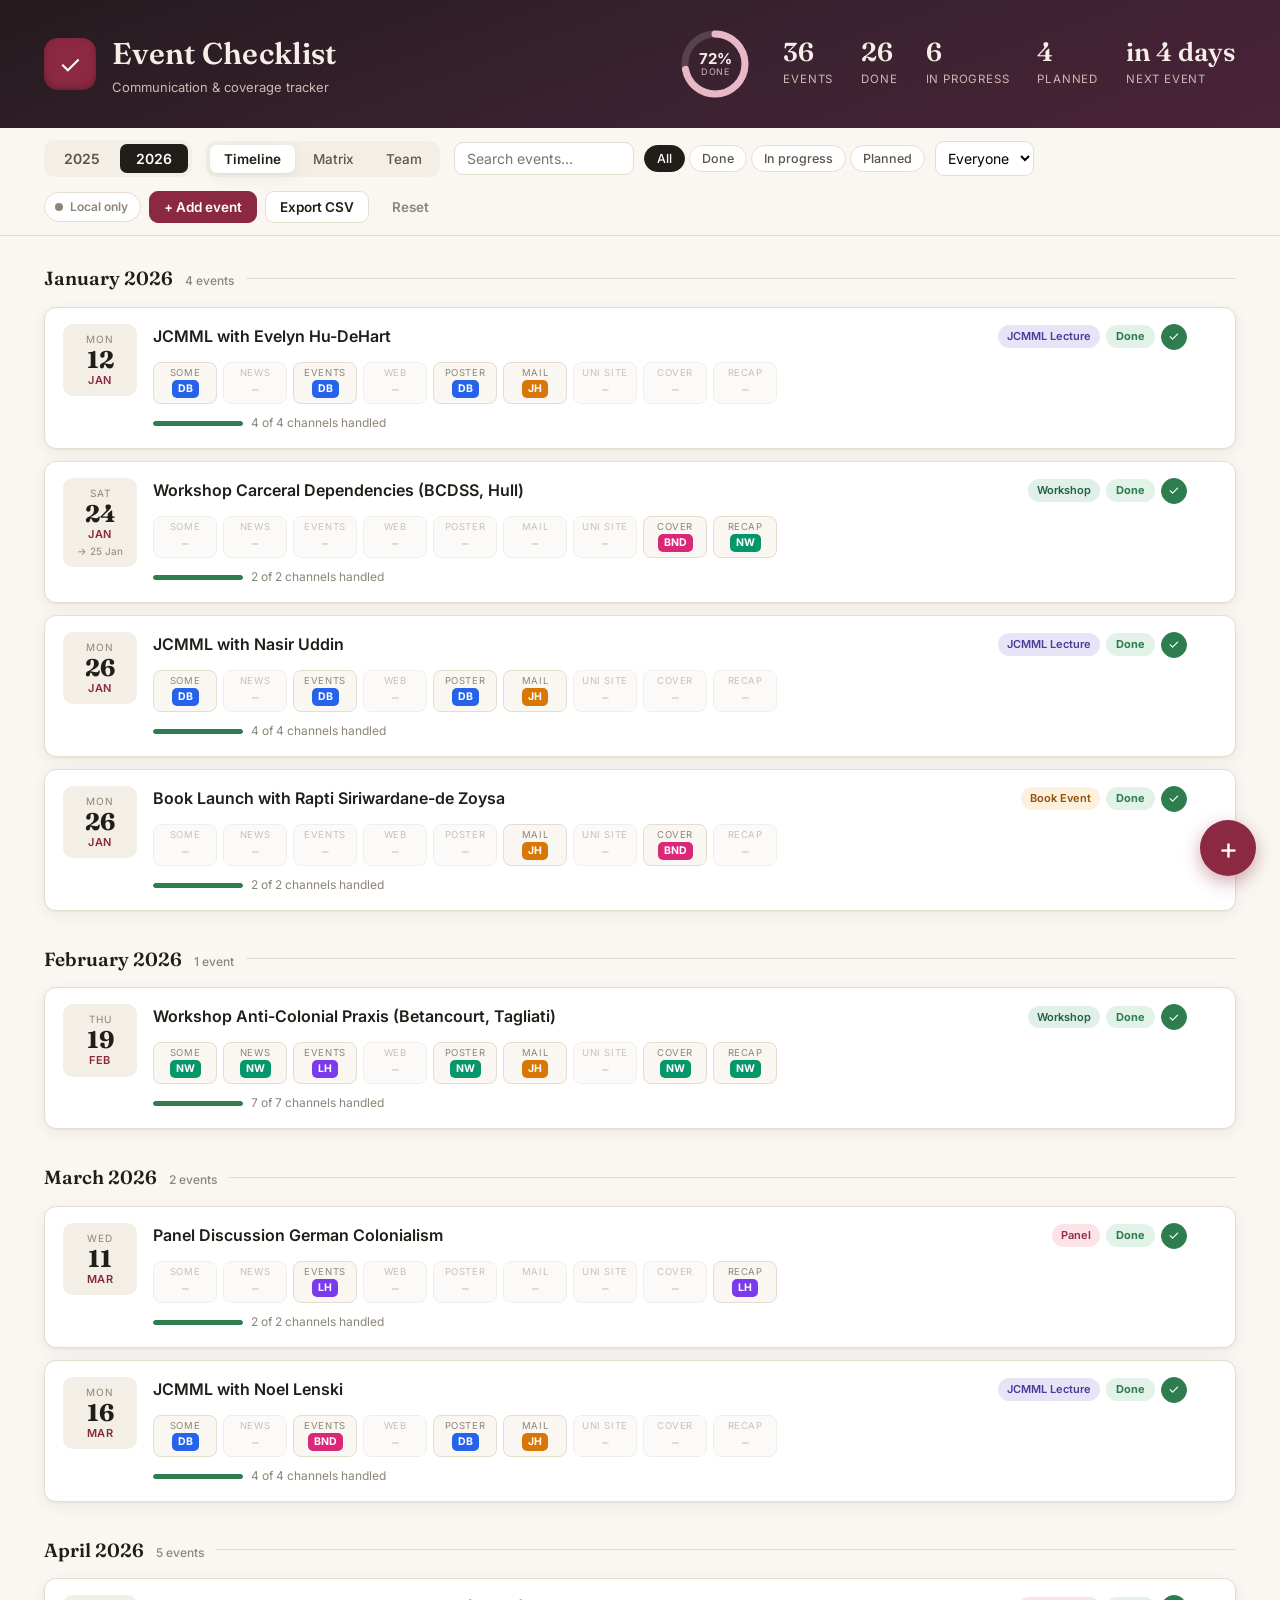
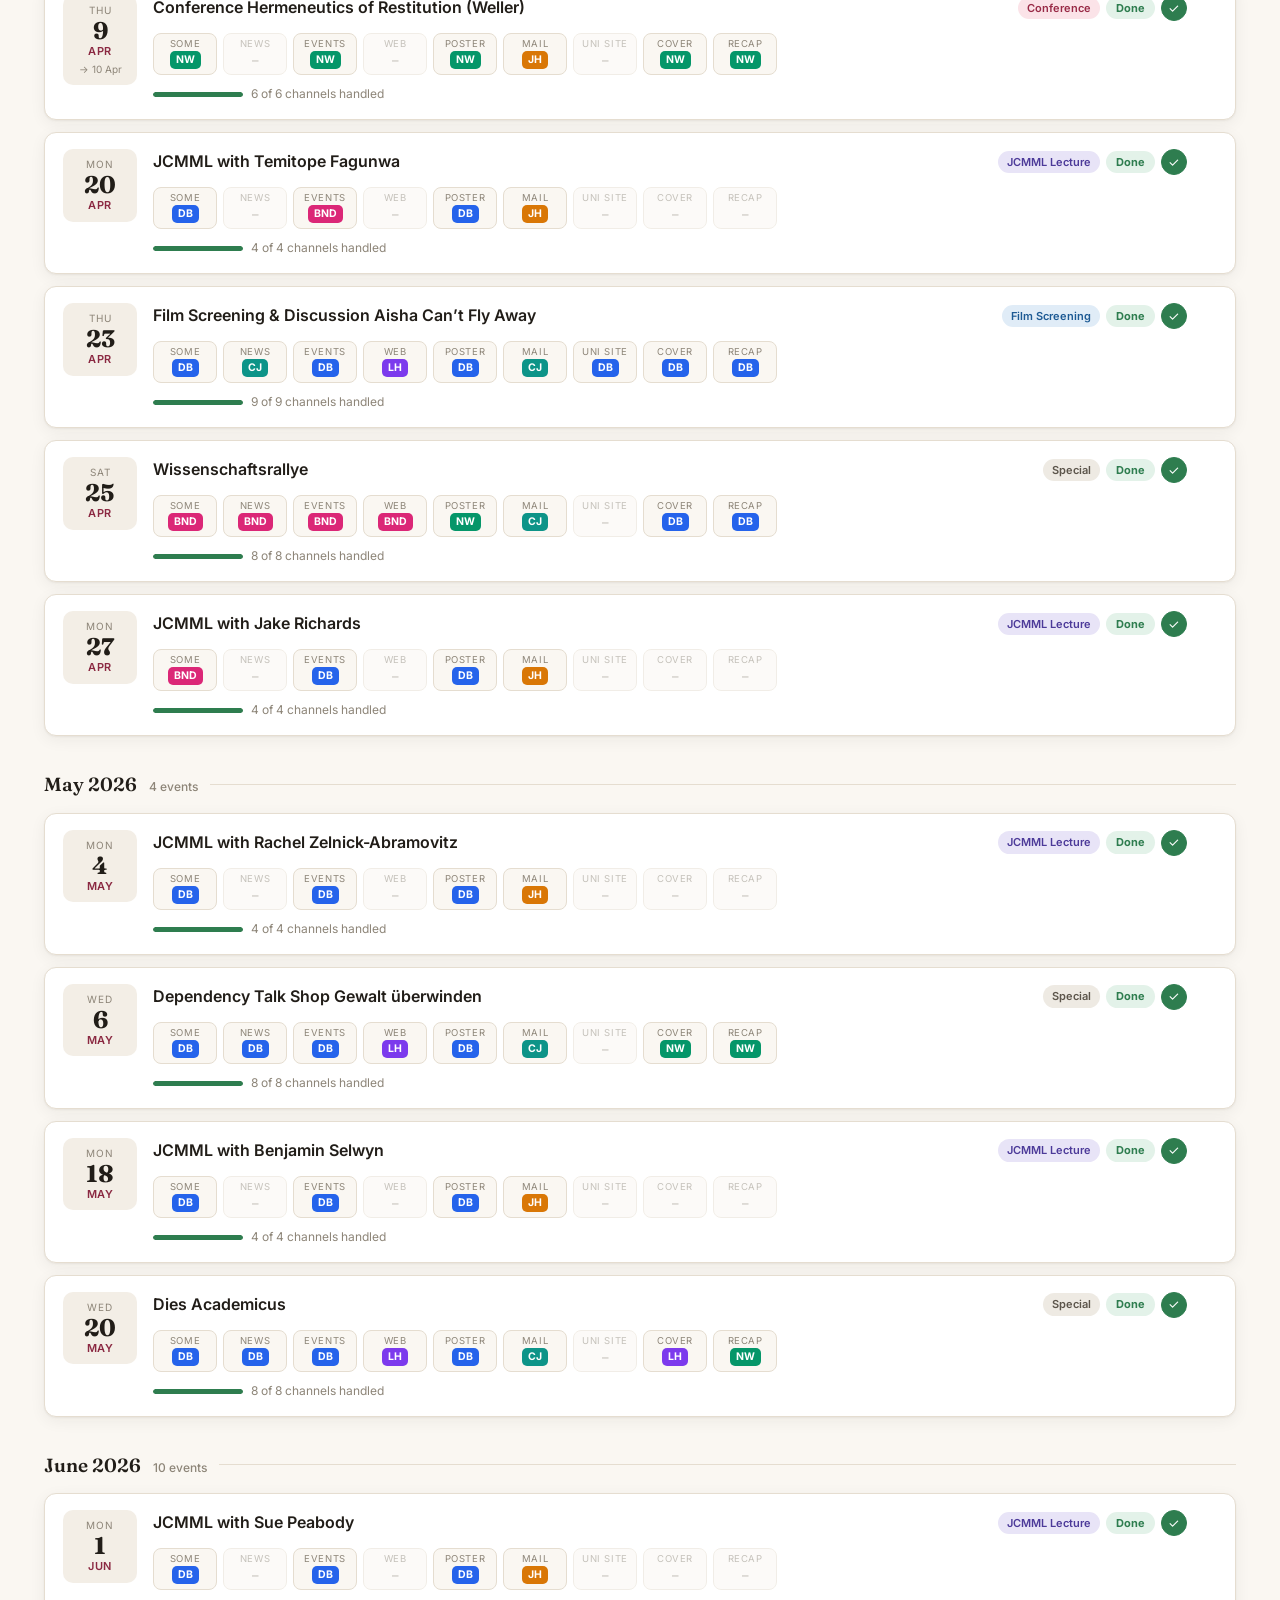
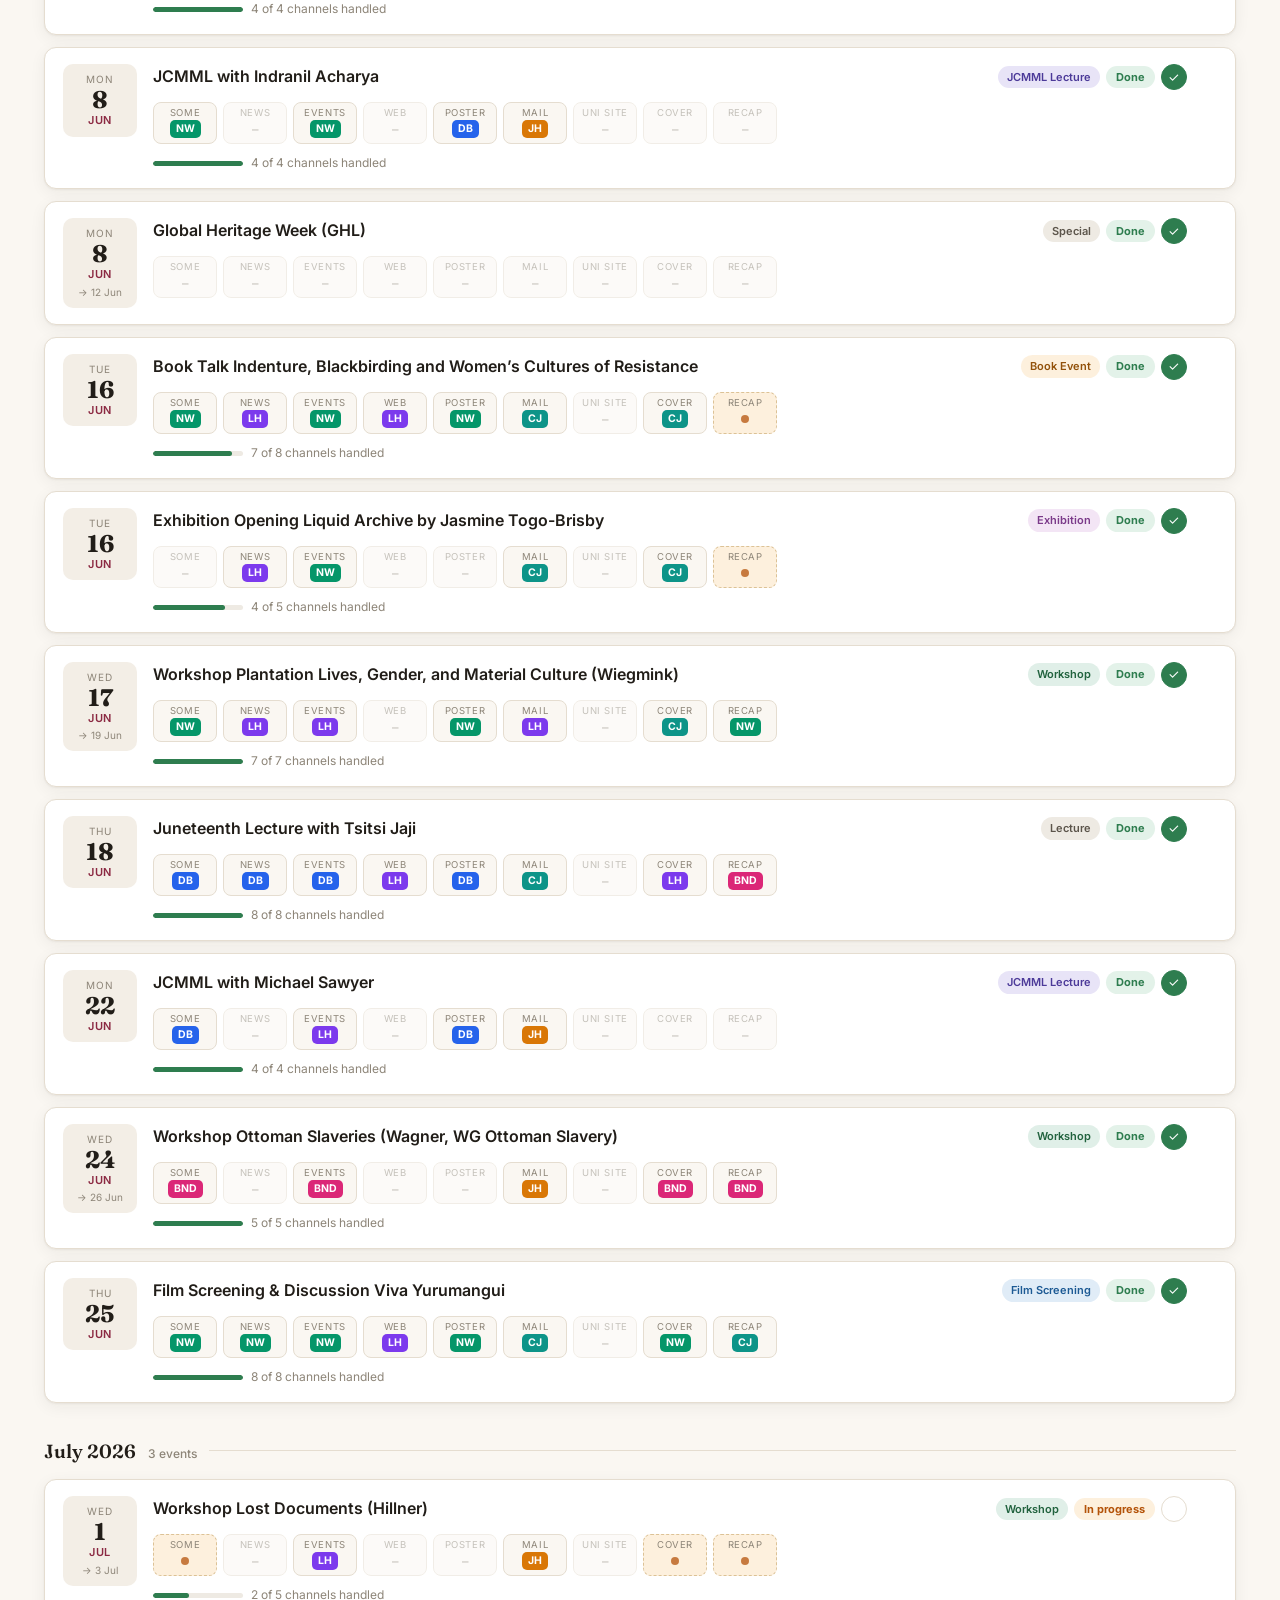
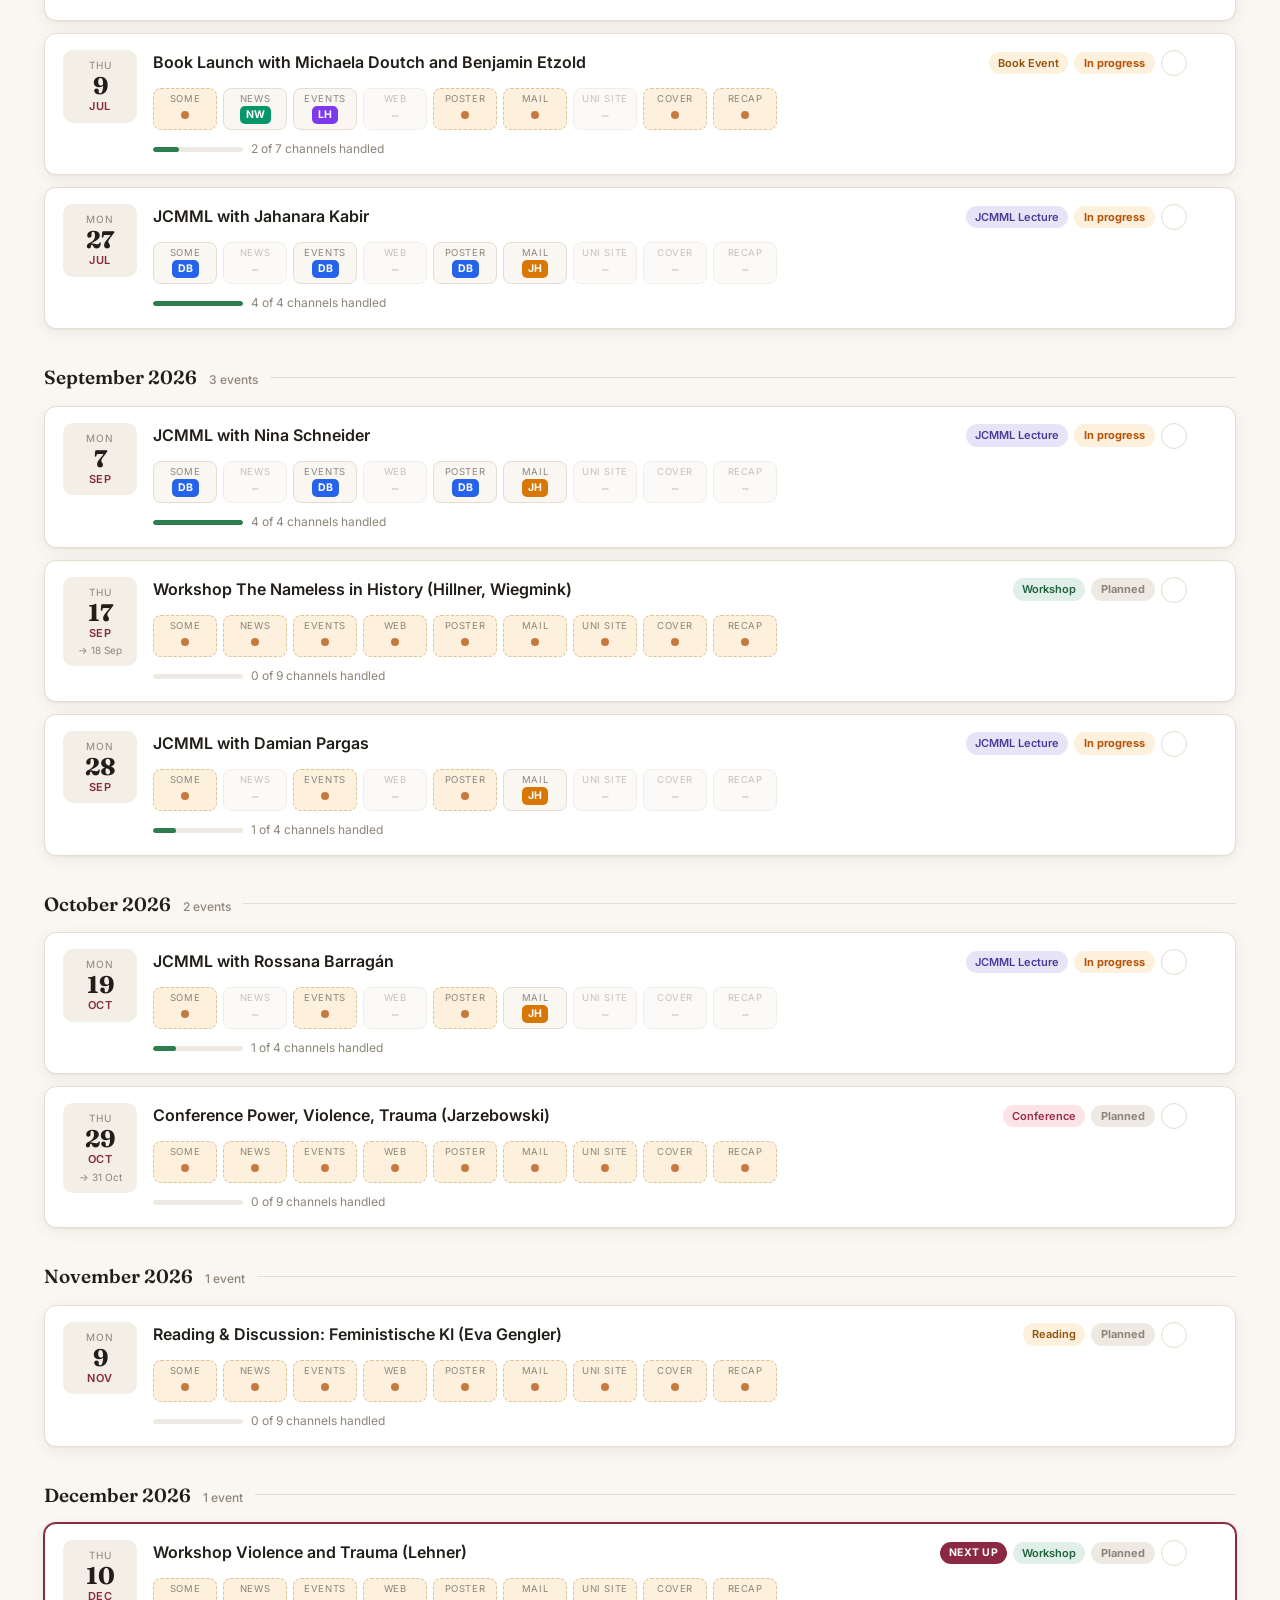
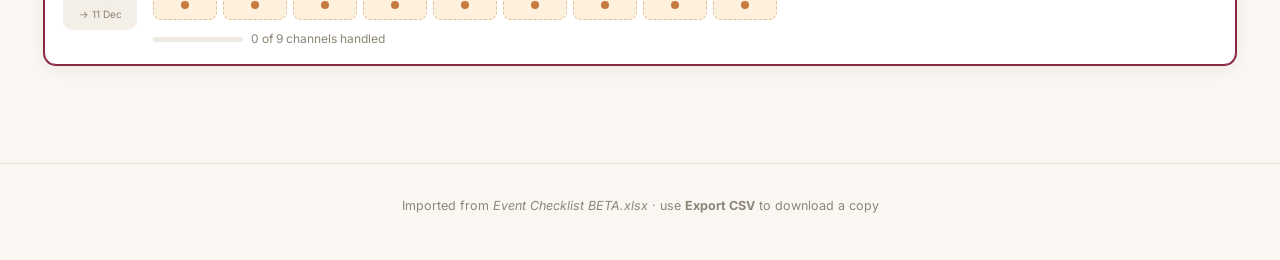
==== index.html @ 13f59063 "Event Checklist app: timeline/matrix/team views, add-event flow, optional live sync" ====
<!DOCTYPE html>
<html lang="en">
<head>
<meta charset="UTF-8">
<meta name="viewport" content="width=device-width, initial-scale=1.0">
<title>Event Checklist — Communications Tracker</title>
<meta name="description" content="Track publicity channels, assignments and coverage for every event.">
<link rel="preconnect" href="https://fonts.googleapis.com">
<link rel="preconnect" href="https://fonts.gstatic.com" crossorigin>
<link href="https://fonts.googleapis.com/css2?family=Fraunces:opsz,wght@9..144,500;9..144,600;9..144,700&family=Inter:wght@400;500;600;700&display=swap" rel="stylesheet">
<link rel="icon" href="data:image/svg+xml,<svg xmlns='http://www.w3.org/2000/svg' viewBox='0 0 100 100'><text y='.9em' font-size='90'>✓</text></svg>">
<link rel="stylesheet" href="styles.css?v=3">
</head>
<body>

<header class="site-header">
  <div class="header-inner">
    <div class="brand">
      <div class="brand-mark">✓</div>
      <div>
        <h1>Event Checklist</h1>
        <p class="tagline">Communication &amp; coverage tracker</p>
      </div>
    </div>

    <div class="header-progress">
      <svg class="ring" viewBox="0 0 72 72" aria-hidden="true">
        <circle class="ring-bg" cx="36" cy="36" r="30"></circle>
        <circle class="ring-fg" id="ringFg" cx="36" cy="36" r="30"></circle>
      </svg>
      <div class="ring-label">
        <strong id="ringPct">0%</strong>
        <span>done</span>
      </div>
    </div>

    <div class="header-stats" id="headerStats"></div>
  </div>
</header>

<nav class="controls">
  <div class="controls-inner">
    <div class="year-tabs" id="yearTabs" role="tablist" aria-label="Year"></div>

    <div class="view-switch" id="viewSwitch" role="tablist" aria-label="View">
      <button data-view="timeline" class="active">Timeline</button>
      <button data-view="matrix">Matrix</button>
      <button data-view="team">Team</button>
    </div>

    <div class="filters">
      <input type="search" id="searchBox" placeholder="Search events…" aria-label="Search events">
      <div class="status-pills" id="statusPills">
        <button data-status="all" class="active">All</button>
        <button data-status="done">Done</button>
        <button data-status="progress">In progress</button>
        <button data-status="planned">Planned</button>
      </div>
      <select id="personFilter" aria-label="Filter by person">
        <option value="all">Everyone</option>
      </select>
    </div>

    <div class="actions">
      <span id="syncStatus" class="sync-pill" data-state="local" hidden>Local only</span>
      <button class="btn btn-primary" id="addEventBtn">+ Add event</button>
      <button class="btn" id="exportCsvBtn" title="Download this year as CSV">Export CSV</button>
      <button class="btn btn-ghost" id="resetBtn" title="Restore the original spreadsheet data">Reset</button>
    </div>
  </div>
</nav>

<main id="mainView" class="main"></main>

<footer class="site-footer">
  <p>Imported from <em>Event Checklist BETA.xlsx</em> · use <strong>Export CSV</strong> to download a copy</p>
</footer>

<!-- assignment editor popover -->
<div id="popover" class="popover" hidden></div>

<!-- add event modal -->
<dialog id="addDialog" class="modal">
  <form method="dialog" id="addForm">
    <h2>Add event</h2>
    <label>Title
      <input type="text" id="newTitle" required placeholder="e.g. JCMML with …">
    </label>
    <div class="field-row">
      <label>Start date
        <input type="date" id="newStart" required>
      </label>
      <label>End date <span class="muted">(optional)</span>
        <input type="date" id="newEnd">
      </label>
    </div>
    <label>Type
      <select id="newType"></select>
    </label>
    <fieldset class="chan-picker">
      <legend>Channels needed <span class="muted">— unchecked = not applicable</span></legend>
      <div id="newChannels" class="chan-toggles"></div>
    </fieldset>
    <div class="modal-actions">
      <button type="button" class="btn" id="cancelAdd">Cancel</button>
      <button type="submit" class="btn btn-primary">Add event</button>
    </div>
  </form>
</dialog>

<!-- floating quick-add button -->
<button id="fabAdd" class="fab" title="Add event (press N)" aria-label="Add event">+</button>

<script src="config.js?v=3"></script>
<script src="data.js?v=3"></script>
<script src="app.js?v=3"></script>
<script type="module" src="sync.js?v=3"></script>
</body>
</html>
---- styles.css ----
/* ============ tokens ============ */
:root {
  --paper: #faf7f2;
  --paper-2: #f3eee6;
  --card: #ffffff;
  --ink: #211d18;
  --ink-2: #5c554b;
  --ink-3: #8d8578;
  --line: #e5ddd0;
  --accent: #8b2942;
  --accent-soft: #f7e8ec;
  --green: #2e7d4f;
  --green-soft: #e3f2e9;
  --amber: #b45309;
  --amber-soft: #fdf0dd;
  --gray-soft: #eeeae3;
  --radius: 12px;
  --shadow: 0 1px 2px rgba(33, 29, 24, .05), 0 4px 16px rgba(33, 29, 24, .06);
  --shadow-lg: 0 4px 12px rgba(33, 29, 24, .1), 0 16px 48px rgba(33, 29, 24, .16);
  --font-ui: "Inter", system-ui, -apple-system, sans-serif;
  --font-display: "Fraunces", Georgia, serif;
}

* { box-sizing: border-box; scroll-margin-top: 130px; } /* keep scroll targets clear of the sticky controls bar */

body {
  margin: 0;
  background: var(--paper);
  color: var(--ink);
  font-family: var(--font-ui);
  font-size: 15px;
  line-height: 1.5;
}

button { font-family: inherit; cursor: pointer; }
input, select { font-family: inherit; font-size: 14px; }

/* ============ header ============ */
.site-header {
  background: linear-gradient(160deg, #241a1e 0%, #3b2230 55%, #4a2338 100%);
  color: #f6efe7;
}
.header-inner {
  max-width: 1240px;
  margin: 0 auto;
  padding: 28px 24px;
  display: flex;
  align-items: center;
  gap: 32px;
  flex-wrap: wrap;
}
.brand { display: flex; align-items: center; gap: 16px; margin-right: auto; }
.brand-mark {
  width: 52px; height: 52px;
  border-radius: 14px;
  background: var(--accent);
  color: #fff;
  font-size: 26px;
  display: grid; place-items: center;
  box-shadow: inset 0 -2px 6px rgba(0,0,0,.25);
}
.brand h1 {
  margin: 0;
  font-family: var(--font-display);
  font-weight: 600;
  font-size: 30px;
  letter-spacing: .01em;
}
.tagline { margin: 2px 0 0; font-size: 13px; color: #cbb9b3; }

.header-progress { position: relative; width: 72px; height: 72px; flex: none; }
.ring { width: 72px; height: 72px; transform: rotate(-90deg); }
.ring circle { fill: none; stroke-width: 7; }
.ring-bg { stroke: rgba(255,255,255,.15); }
.ring-fg {
  stroke: #e9b8c6;
  stroke-linecap: round;
  stroke-dasharray: 188.5;
  stroke-dashoffset: 188.5;
  transition: stroke-dashoffset .6s ease;
}
.ring-label {
  position: absolute; inset: 0;
  display: flex; flex-direction: column;
  align-items: center; justify-content: center;
  line-height: 1.1;
}
.ring-label strong { font-size: 15px; }
.ring-label span { font-size: 9px; text-transform: uppercase; letter-spacing: .08em; color: #cbb9b3; }

.header-stats { display: flex; gap: 28px; }
.hstat { text-align: left; }
.hstat b {
  display: block;
  font-family: var(--font-display);
  font-size: 26px;
  font-weight: 600;
  line-height: 1.1;
}
.hstat span { font-size: 11.5px; text-transform: uppercase; letter-spacing: .07em; color: #cbb9b3; }

/* ============ controls ============ */
.controls {
  position: sticky; top: 0; z-index: 50;
  background: rgba(250, 247, 242, .92);
  backdrop-filter: blur(8px);
  border-bottom: 1px solid var(--line);
}
.controls-inner {
  max-width: 1240px;
  margin: 0 auto;
  padding: 12px 24px;
  display: flex;
  align-items: center;
  gap: 14px;
  flex-wrap: wrap;
}

.year-tabs { display: flex; gap: 4px; background: var(--paper-2); padding: 4px; border-radius: 10px; }
.year-tabs button {
  border: 0; background: transparent;
  padding: 6px 16px;
  border-radius: 7px;
  font-weight: 600; font-size: 14px;
  color: var(--ink-2);
}
.year-tabs button.active { background: var(--ink); color: #fff; }

.view-switch { display: flex; gap: 4px; background: var(--paper-2); padding: 4px; border-radius: 10px; }
.view-switch button {
  border: 0; background: transparent;
  padding: 6px 14px;
  border-radius: 7px;
  font-weight: 500; font-size: 13.5px;
  color: var(--ink-2);
}
.view-switch button.active { background: #fff; color: var(--ink); box-shadow: var(--shadow); font-weight: 600; }

.filters { display: flex; align-items: center; gap: 10px; flex-wrap: wrap; margin-right: auto; }
#searchBox {
  border: 1px solid var(--line);
  border-radius: 9px;
  padding: 7px 12px;
  width: 180px;
  background: #fff;
  outline: none;
}
#searchBox:focus { border-color: var(--accent); box-shadow: 0 0 0 3px var(--accent-soft); }

.status-pills { display: flex; gap: 4px; }
.status-pills button {
  border: 1px solid var(--line);
  background: #fff;
  border-radius: 999px;
  padding: 5px 12px;
  font-size: 12.5px;
  font-weight: 500;
  color: var(--ink-2);
}
.status-pills button.active { background: var(--ink); border-color: var(--ink); color: #fff; }

#personFilter {
  border: 1px solid var(--line);
  border-radius: 9px;
  padding: 7px 8px;
  background: #fff;
}

.actions { display: flex; align-items: center; gap: 8px; }

.sync-pill {
  display: inline-flex; align-items: center; gap: 7px;
  font-size: 12px; font-weight: 600;
  padding: 5px 12px 5px 10px;
  border-radius: 999px;
  border: 1px solid var(--line);
  background: #fff;
  color: var(--ink-3);
  white-space: nowrap;
}
.sync-pill::before {
  content: ""; width: 8px; height: 8px; border-radius: 50%;
  background: var(--ink-3);
}
.sync-pill[data-state="live"] { color: var(--green); background: var(--green-soft); border-color: #bfe3cd; }
.sync-pill[data-state="live"]::before { background: var(--green); }
.sync-pill[data-state="connecting"] { color: var(--amber); background: var(--amber-soft); border-color: #e8cfa3; }
.sync-pill[data-state="connecting"]::before { background: var(--amber); animation: syncpulse 1s ease-in-out infinite; }
.sync-pill[data-state="offline"] { color: var(--amber); background: var(--amber-soft); border-color: #e8cfa3; }
.sync-pill[data-state="offline"]::before { background: var(--amber); }
@keyframes syncpulse { 0%, 100% { opacity: 1; } 50% { opacity: .25; } }
.btn {
  border: 1px solid var(--line);
  background: #fff;
  border-radius: 9px;
  padding: 7px 14px;
  font-size: 13.5px;
  font-weight: 600;
  color: var(--ink);
  transition: transform .06s ease;
}
.btn:hover { border-color: var(--ink-3); }
.btn:active { transform: scale(.97); }
.btn-primary { background: var(--accent); border-color: var(--accent); color: #fff; }
.btn-primary:hover { background: #742237; border-color: #742237; }
.btn-ghost { background: transparent; border-color: transparent; color: var(--ink-3); }
.btn-ghost:hover { color: var(--accent); border-color: transparent; }

/* ============ main / timeline ============ */
.main { max-width: 1240px; margin: 0 auto; padding: 28px 24px 64px; }

.month-group { margin-bottom: 34px; }
.month-header {
  font-family: var(--font-display);
  font-size: 19px;
  font-weight: 600;
  margin: 0 0 14px;
  display: flex;
  align-items: baseline;
  gap: 12px;
}
.month-header .count { font-family: var(--font-ui); font-size: 12px; font-weight: 500; color: var(--ink-3); }
.month-header::after { content: ""; flex: 1; height: 1px; background: var(--line); align-self: center; }

.event-card {
  background: var(--card);
  border: 1px solid var(--line);
  border-radius: var(--radius);
  box-shadow: var(--shadow);
  padding: 16px 18px;
  margin-bottom: 12px;
  display: grid;
  grid-template-columns: 74px 1fr;
  gap: 16px;
  position: relative;
  transition: box-shadow .15s ease;
}
.event-card:hover { box-shadow: var(--shadow-lg); }
.event-card.is-next { border-color: var(--accent); box-shadow: 0 0 0 1px var(--accent), var(--shadow); }

.date-block {
  text-align: center;
  align-self: start;
  background: var(--paper-2);
  border-radius: 10px;
  padding: 8px 4px;
}
.date-block .dow { font-size: 10px; text-transform: uppercase; letter-spacing: .1em; color: var(--ink-3); }
.date-block .day { font-family: var(--font-display); font-size: 24px; font-weight: 700; line-height: 1.05; }
.date-block .mon { font-size: 11px; font-weight: 600; color: var(--accent); text-transform: uppercase; letter-spacing: .06em; }
.date-block .range { font-size: 10px; color: var(--ink-3); margin-top: 2px; }

.event-body { min-width: 0; }
.event-top { display: flex; align-items: flex-start; gap: 10px; flex-wrap: wrap; }
.event-title {
  margin: 0;
  font-size: 16px;
  font-weight: 600;
  flex: 1 1 auto;
  min-width: 200px;
}
.badges { display: flex; align-items: center; gap: 6px; flex: none; }

.tag {
  font-size: 11px;
  font-weight: 600;
  padding: 3px 9px;
  border-radius: 999px;
  background: var(--gray-soft);
  color: var(--ink-2);
  white-space: nowrap;
}
.tag.t-jcmml { background: #e8e4f7; color: #4c3a99; }
.tag.t-workshop { background: #e0efe8; color: #22633f; }
.tag.t-conference { background: #fbe3e8; color: #992b47; }
.tag.t-film { background: #e0ecf7; color: #1d5a94; }
.tag.t-book { background: #fdf0dd; color: #92510a; }
.tag.t-exhibition { background: #f3e5f5; color: #7b3a8a; }

.status-pill {
  font-size: 11px;
  font-weight: 700;
  padding: 3px 10px;
  border-radius: 999px;
  white-space: nowrap;
}
.status-pill.s-done { background: var(--green-soft); color: var(--green); }
.status-pill.s-progress { background: var(--amber-soft); color: var(--amber); }
.status-pill.s-planned { background: var(--gray-soft); color: var(--ink-3); }

.next-badge {
  font-size: 10.5px;
  font-weight: 700;
  letter-spacing: .05em;
  text-transform: uppercase;
  color: #fff;
  background: var(--accent);
  border-radius: 999px;
  padding: 3px 9px;
}

.done-toggle {
  border: 1.5px solid var(--line);
  background: #fff;
  border-radius: 999px;
  width: 26px; height: 26px;
  font-size: 13px;
  line-height: 1;
  color: transparent;
  flex: none;
  transition: all .12s ease;
}
.done-toggle:hover { border-color: var(--green); color: var(--line); }
.done-toggle.on { background: var(--green); border-color: var(--green); color: #fff; }

.delete-btn {
  border: 0; background: transparent;
  color: var(--ink-3);
  font-size: 14px;
  padding: 2px 6px;
  border-radius: 6px;
  opacity: 0;
  transition: opacity .12s;
}
.event-card:hover .delete-btn { opacity: .7; }
.delete-btn:hover { color: var(--accent); background: var(--accent-soft); opacity: 1 !important; }

/* channel chips */
.channel-row {
  display: flex;
  gap: 6px;
  flex-wrap: wrap;
  margin-top: 12px;
}
.chan {
  border: 1px solid var(--line);
  background: var(--paper);
  border-radius: 8px;
  padding: 4px 8px 5px;
  min-width: 64px;
  text-align: center;
  transition: border-color .12s, background .12s;
}
.chan:hover { border-color: var(--accent); background: #fff; }
.chan .chan-label {
  display: block;
  font-size: 9.5px;
  text-transform: uppercase;
  letter-spacing: .06em;
  color: var(--ink-3);
  margin-bottom: 2px;
}
.chan .chan-value { display: flex; justify-content: center; gap: 3px; min-height: 18px; align-items: center; }

.pchip {
  display: inline-block;
  font-size: 10.5px;
  font-weight: 700;
  color: #fff;
  border-radius: 5px;
  padding: 1px 6px;
  line-height: 16px;
}
.chan-na { color: var(--ink-3); font-size: 13px; line-height: 16px; }
.chan-pending {
  width: 8px; height: 8px;
  border-radius: 50%;
  background: var(--amber);
  opacity: .75;
  display: inline-block;
}
.chan.is-na { opacity: .5; }
.chan.is-pending { border-style: dashed; border-color: #dcc296; background: var(--amber-soft); }

.progress-note { margin-top: 10px; font-size: 12px; color: var(--ink-3); }
.progress-note .bar {
  display: inline-block;
  vertical-align: middle;
  width: 90px; height: 5px;
  background: var(--gray-soft);
  border-radius: 999px;
  margin-right: 8px;
  overflow: hidden;
}
.progress-note .bar i { display: block; height: 100%; background: var(--green); border-radius: 999px; }

.empty-state {
  text-align: center;
  color: var(--ink-3);
  padding: 80px 0;
  font-size: 15px;
}
.empty-state b { font-family: var(--font-display); font-size: 20px; display: block; margin-bottom: 6px; color: var(--ink-2); }

/* ============ matrix ============ */
.matrix-wrap {
  overflow-x: auto;
  background: var(--card);
  border: 1px solid var(--line);
  border-radius: var(--radius);
  box-shadow: var(--shadow);
}
table.matrix { border-collapse: collapse; width: 100%; font-size: 13px; }
.matrix th {
  position: sticky; top: 0;
  background: var(--paper-2);
  font-size: 10.5px;
  text-transform: uppercase;
  letter-spacing: .06em;
  color: var(--ink-2);
  padding: 10px 8px;
  text-align: left;
  border-bottom: 2px solid var(--line);
  white-space: nowrap;
}
.matrix td {
  padding: 8px;
  border-bottom: 1px solid var(--line);
  vertical-align: middle;
}
.matrix tr:last-child td { border-bottom: 0; }
.matrix tr:hover td { background: var(--paper); }
.matrix .cell-date { white-space: nowrap; color: var(--ink-2); font-size: 12px; }
.matrix .cell-title { font-weight: 600; min-width: 220px; }
.matrix .cell-chan { text-align: center; cursor: pointer; border-left: 1px dashed var(--line); min-width: 58px; }
.matrix .cell-chan:hover { background: var(--accent-soft); }
.matrix .cell-done { text-align: center; }

/* ============ team ============ */
.team-grid {
  display: grid;
  grid-template-columns: repeat(auto-fill, minmax(280px, 1fr));
  gap: 16px;
}
.team-card {
  background: var(--card);
  border: 1px solid var(--line);
  border-radius: var(--radius);
  box-shadow: var(--shadow);
  padding: 18px;
}
.team-head { display: flex; align-items: center; gap: 12px; margin-bottom: 12px; }
.avatar {
  width: 42px; height: 42px;
  border-radius: 50%;
  display: grid; place-items: center;
  color: #fff; font-weight: 700; font-size: 14px;
}
.team-head b { font-size: 16px; }
.team-head span { display: block; font-size: 12px; color: var(--ink-3); }
.team-breakdown { display: flex; flex-wrap: wrap; gap: 5px; margin-bottom: 12px; }
.tb-item {
  font-size: 11px;
  background: var(--paper-2);
  border-radius: 6px;
  padding: 3px 8px;
  color: var(--ink-2);
}
.tb-item b { color: var(--ink); }
.team-upcoming { border-top: 1px solid var(--line); padding-top: 10px; }
.team-upcoming h4 { margin: 0 0 6px; font-size: 11px; text-transform: uppercase; letter-spacing: .07em; color: var(--ink-3); }
.team-upcoming ul { margin: 0; padding: 0; list-style: none; font-size: 12.5px; }
.team-upcoming li { padding: 3px 0; color: var(--ink-2); display: flex; gap: 8px; }
.team-upcoming li .d { color: var(--accent); font-weight: 600; white-space: nowrap; }
.team-upcoming .none { color: var(--ink-3); font-style: italic; }

/* ============ popover ============ */
.popover {
  position: absolute;
  z-index: 200;
  background: #fff;
  border: 1px solid var(--line);
  border-radius: 12px;
  box-shadow: var(--shadow-lg);
  padding: 12px;
  width: 240px;
}
.popover h5 {
  margin: 0 0 8px;
  font-size: 11px;
  text-transform: uppercase;
  letter-spacing: .07em;
  color: var(--ink-3);
}
.pop-people { display: flex; flex-wrap: wrap; gap: 5px; margin-bottom: 10px; }
.pop-people button {
  border: 1.5px solid var(--line);
  background: #fff;
  border-radius: 7px;
  font-size: 12px;
  font-weight: 700;
  padding: 4px 9px;
  color: var(--ink-2);
}
.pop-people button.sel { color: #fff; }
.pop-row { display: flex; gap: 6px; }
.pop-row .btn { flex: 1; padding: 5px 8px; font-size: 12px; }
.pop-add { display: flex; gap: 6px; margin-top: 8px; }
.pop-add input {
  flex: 1; min-width: 0;
  border: 1px solid var(--line);
  border-radius: 7px;
  padding: 5px 8px;
  font-size: 12px;
}

/* ============ modal ============ */
.modal {
  border: 0;
  border-radius: 16px;
  box-shadow: var(--shadow-lg);
  padding: 26px;
  width: min(440px, 92vw);
}
.modal::backdrop { background: rgba(33, 29, 24, .45); backdrop-filter: blur(2px); }
.modal h2 { margin: 0 0 16px; font-family: var(--font-display); font-size: 22px; font-weight: 600; }
.modal label { display: block; font-size: 12.5px; font-weight: 600; color: var(--ink-2); margin-bottom: 12px; }
.modal input {
  display: block;
  width: 100%;
  margin-top: 4px;
  border: 1px solid var(--line);
  border-radius: 9px;
  padding: 8px 10px;
  font-size: 14px;
}
.modal input:focus { outline: none; border-color: var(--accent); box-shadow: 0 0 0 3px var(--accent-soft); }
.modal select {
  display: block;
  width: 100%;
  margin-top: 4px;
  border: 1px solid var(--line);
  border-radius: 9px;
  padding: 8px 10px;
  font-size: 14px;
  background: #fff;
}
.modal select:focus { outline: none; border-color: var(--accent); box-shadow: 0 0 0 3px var(--accent-soft); }
.field-row { display: flex; gap: 12px; }
.field-row label { flex: 1; }
.muted { color: var(--ink-3); font-weight: 400; }
.modal-actions { display: flex; justify-content: flex-end; gap: 8px; margin-top: 6px; }

/* channel picker inside add-event modal */
.chan-picker { border: 0; margin: 0 0 14px; padding: 0; }
.chan-picker legend {
  font-size: 12.5px; font-weight: 600; color: var(--ink-2);
  padding: 0; margin-bottom: 8px;
}
.chan-toggles { display: flex; flex-wrap: wrap; gap: 6px; }
.chan-toggle {
  display: inline-flex; align-items: center; gap: 5px;
  margin: 0 !important;
  border: 1px solid var(--line);
  border-radius: 999px;
  padding: 4px 11px 4px 8px;
  font-size: 12px; font-weight: 500;
  color: var(--ink-3);
  cursor: pointer;
  user-select: none;
  transition: all .12s ease;
}
.chan-toggle input {
  width: auto !important; margin: 0 !important;
  accent-color: var(--accent);
}
.chan-toggle:has(input:checked) {
  background: var(--accent-soft);
  border-color: #e2b8c3;
  color: var(--accent);
}

/* floating quick-add button */
.fab {
  position: fixed;
  right: 24px; bottom: 24px;
  z-index: 60;
  width: 56px; height: 56px;
  border-radius: 50%;
  border: 0;
  background: var(--accent);
  color: #fff;
  font-size: 30px; line-height: 1;
  box-shadow: 0 6px 18px rgba(139, 41, 66, .4);
  display: grid; place-items: center;
  transition: transform .12s ease, background .12s ease;
}
.fab:hover { background: #742237; transform: translateY(-2px) scale(1.04); }
.fab:active { transform: scale(.96); }

/* ============ footer ============ */
.site-footer {
  border-top: 1px solid var(--line);
  padding: 20px 24px 32px;
  text-align: center;
  font-size: 12.5px;
  color: var(--ink-3);
}

/* ============ responsive ============ */
@media (max-width: 720px) {
  .header-inner { gap: 18px; }
  .header-stats { gap: 16px; }
  .hstat b { font-size: 20px; }
  .event-card { grid-template-columns: 58px 1fr; padding: 13px 14px; gap: 12px; }
  .date-block .day { font-size: 19px; }
  .chan { min-width: 56px; }
  .controls-inner { padding: 10px 14px; }
  .main { padding: 20px 14px 48px; }
}
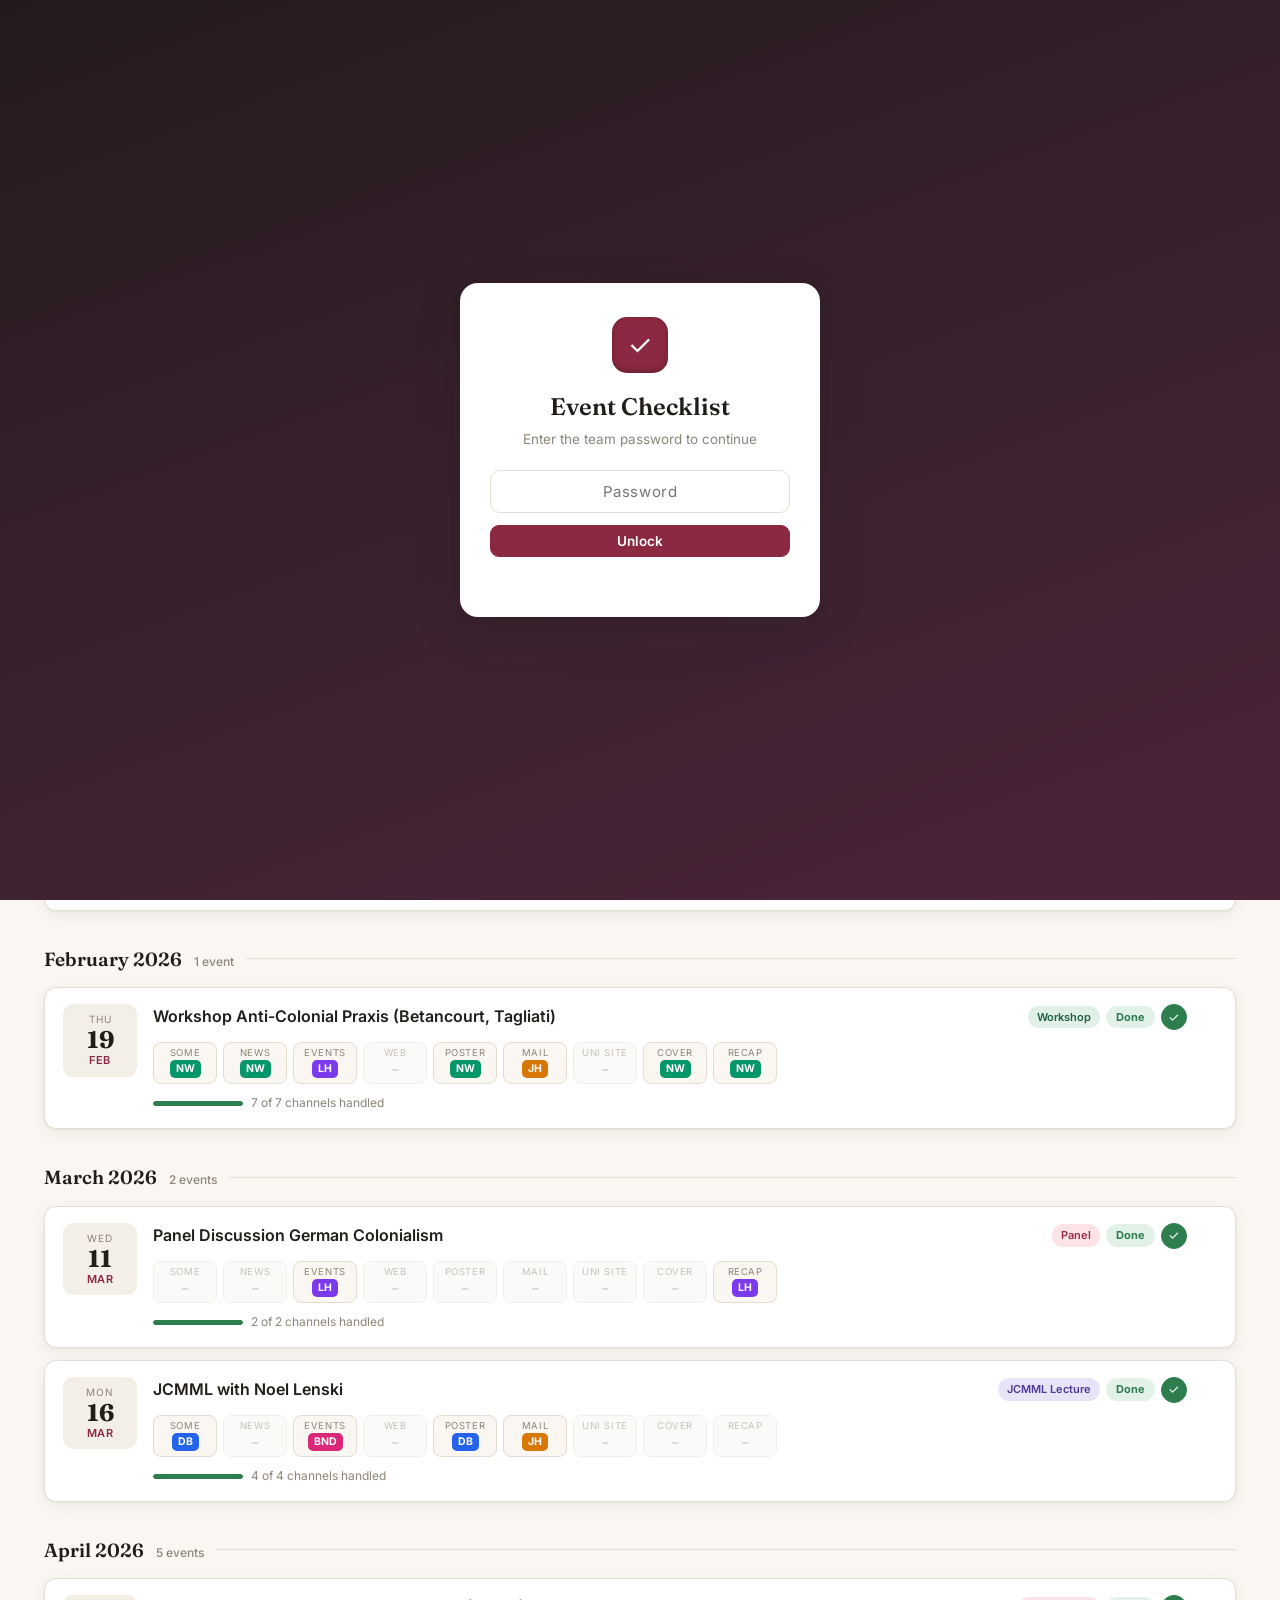
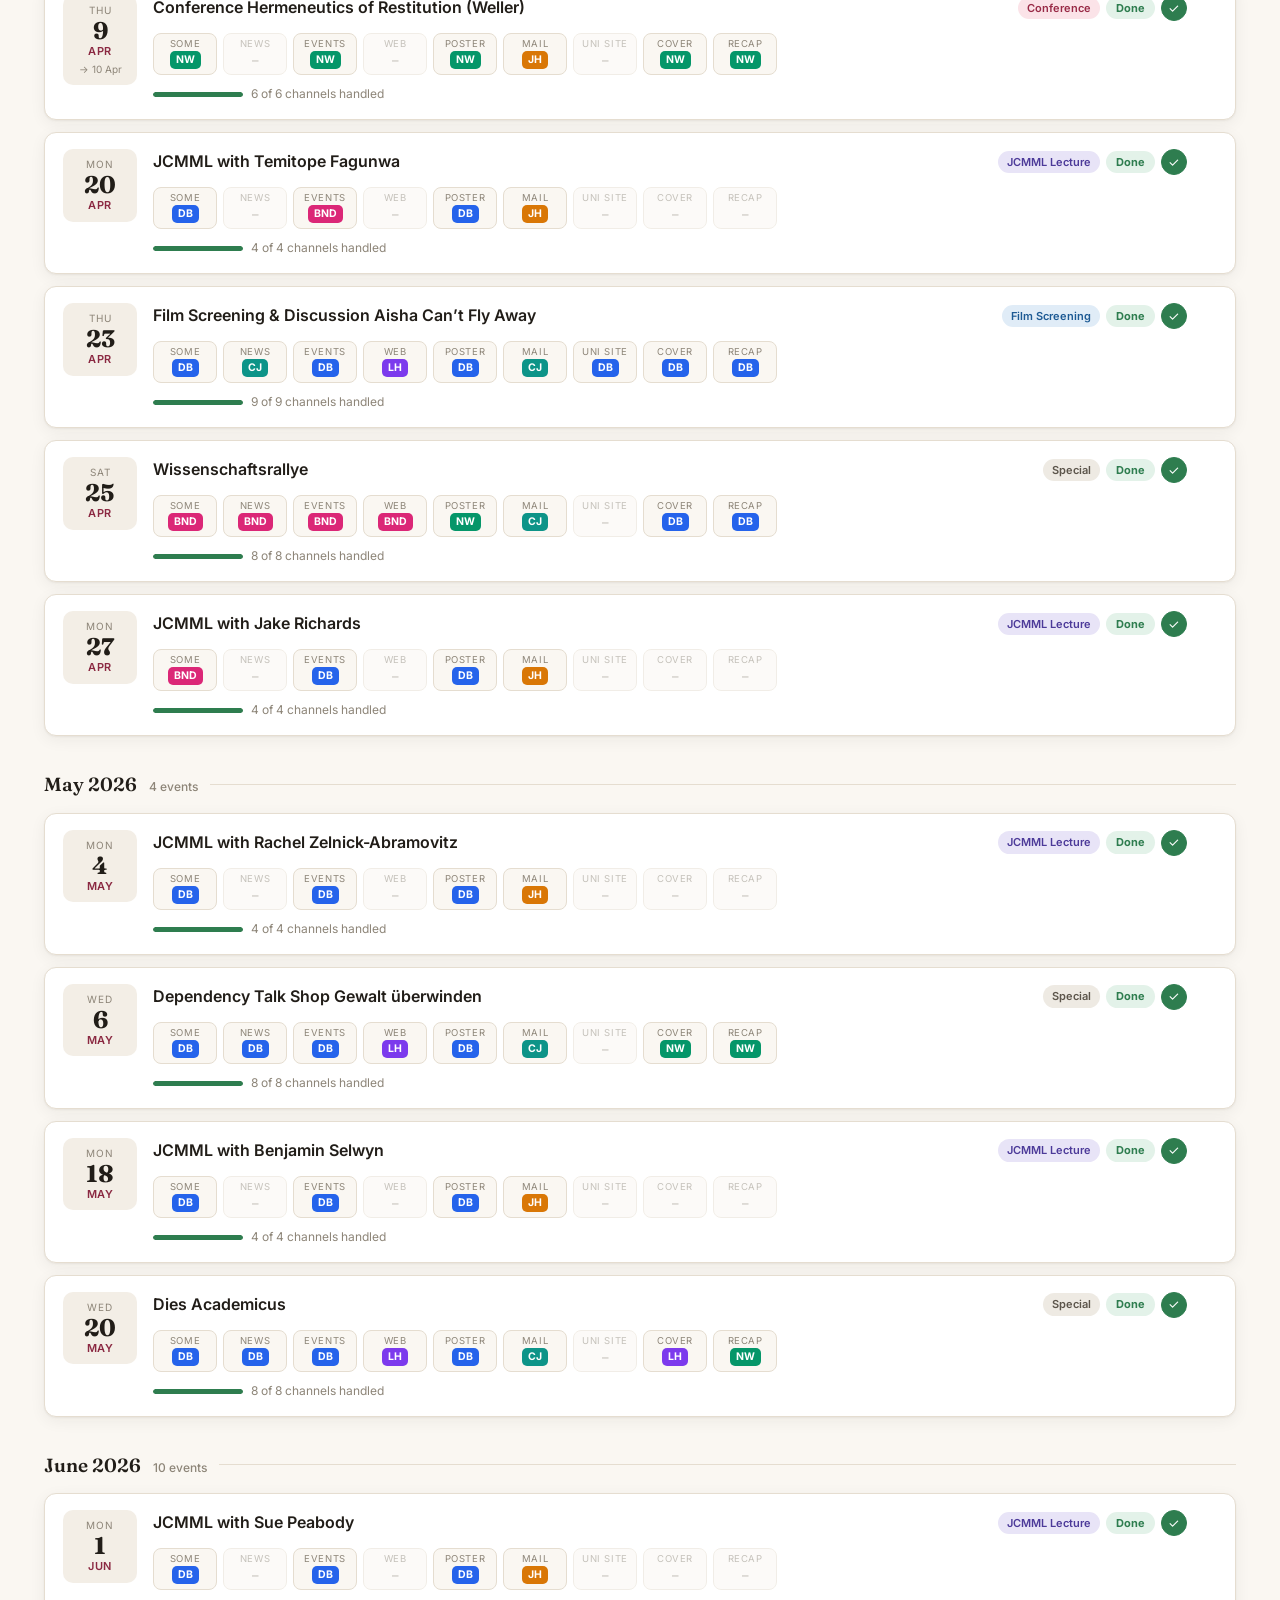
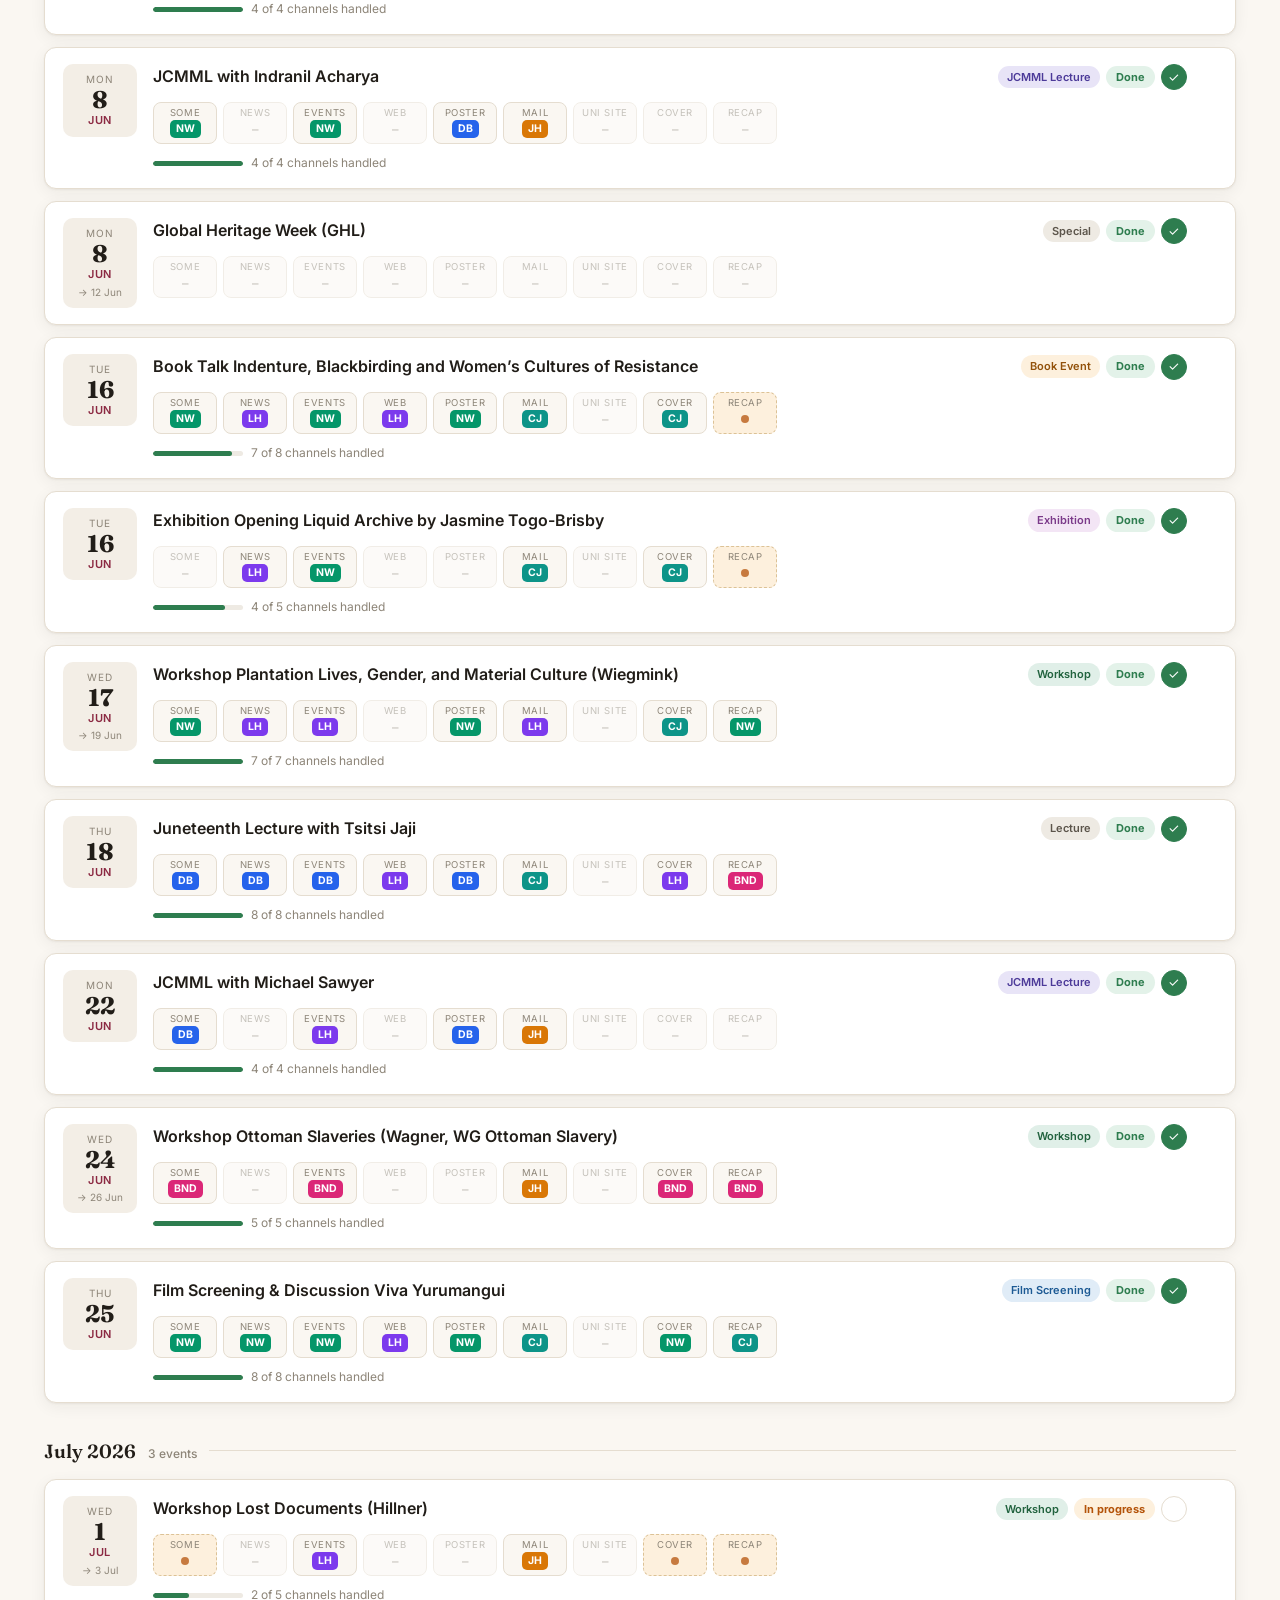
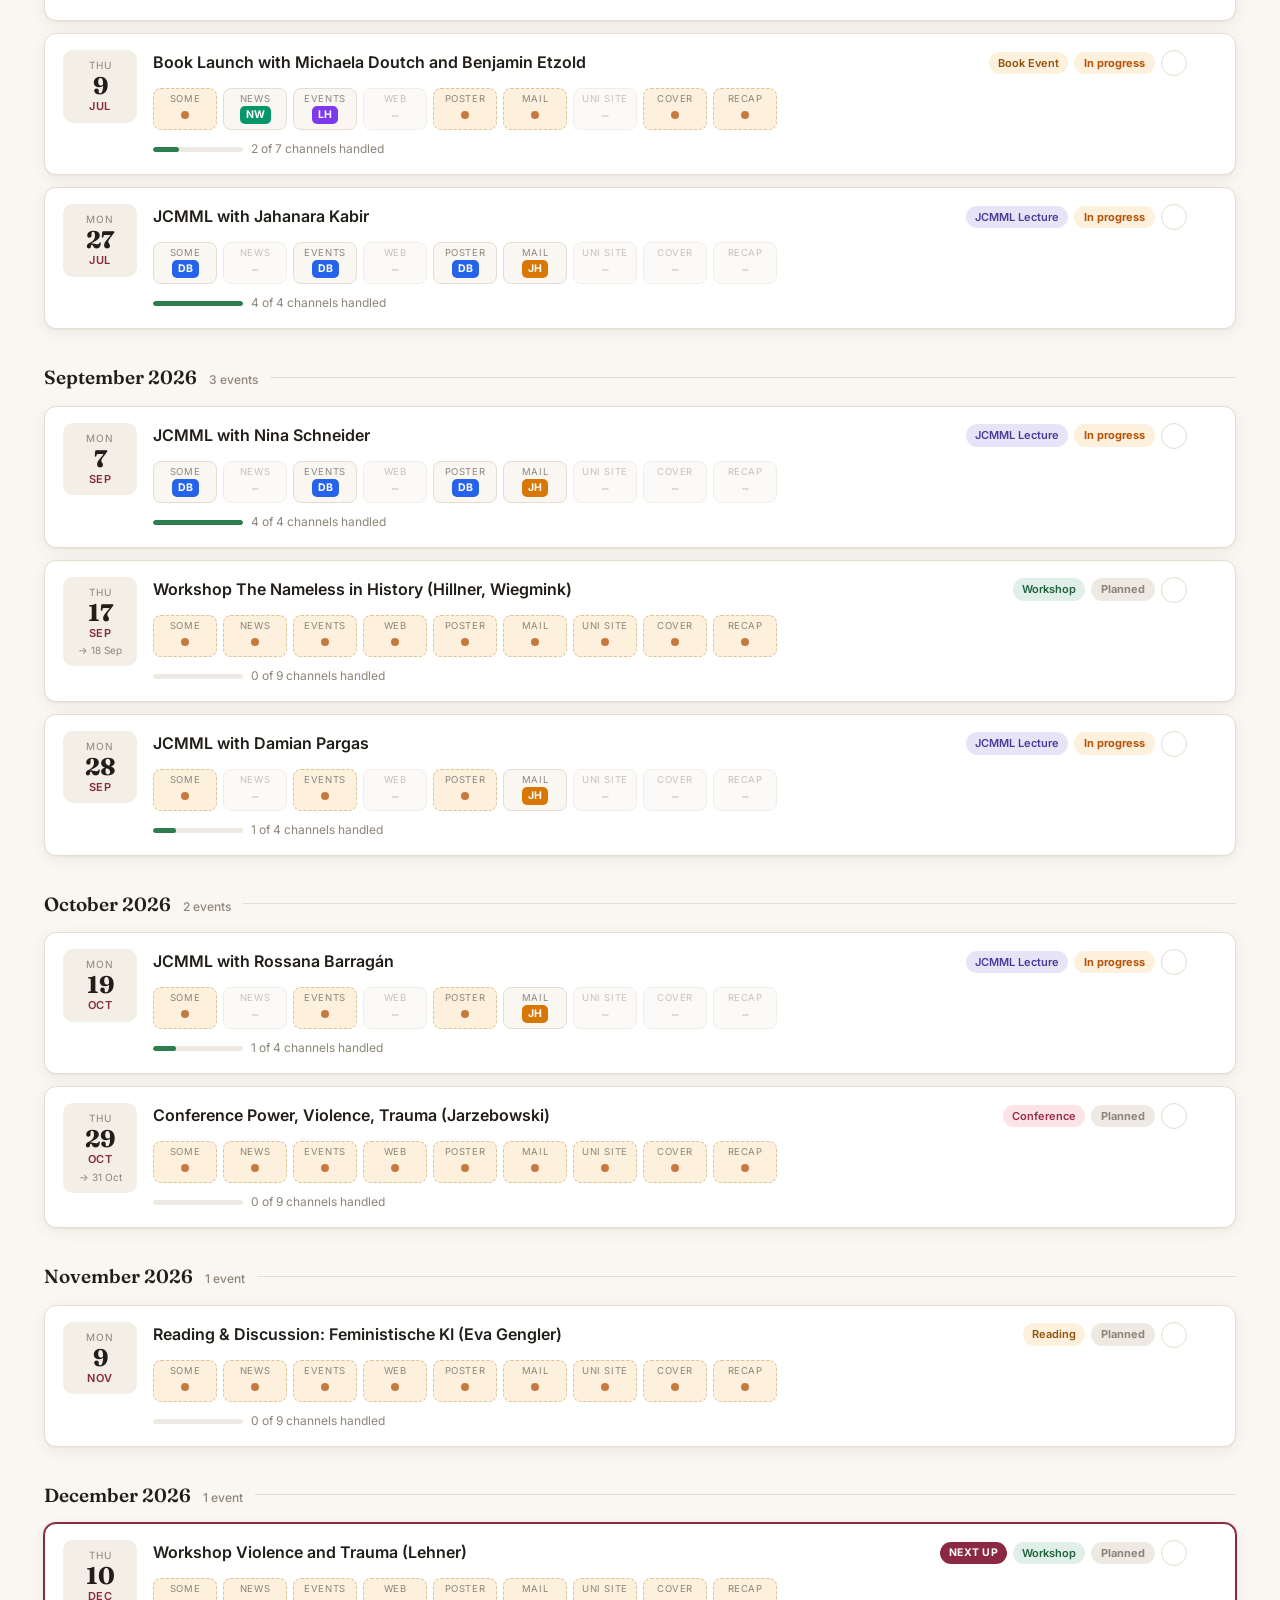
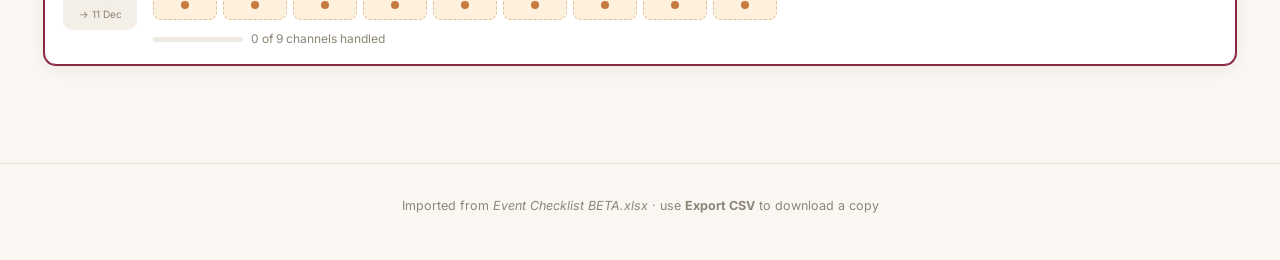
==== commit 1774e197: "Add optional shared-password gate (client-side PBKDF2+AES-GCM) with setup tool" ====
--- a/index.html
+++ b/index.html
@@ -9,9 +9,20 @@
 <link rel="preconnect" href="https://fonts.gstatic.com" crossorigin>
 <link href="https://fonts.googleapis.com/css2?family=Fraunces:opsz,wght@9..144,500;9..144,600;9..144,700&family=Inter:wght@400;500;600;700&display=swap" rel="stylesheet">
 <link rel="icon" href="data:image/svg+xml,<svg xmlns='http://www.w3.org/2000/svg' viewBox='0 0 100 100'><text y='.9em' font-size='90'>✓</text></svg>">
-<link rel="stylesheet" href="styles.css?v=3">
+<link rel="stylesheet" href="styles.css?v=4">
 </head>
 <body>
+
+<div id="lockScreen" class="lock-screen" hidden>
+  <form id="lockForm" class="lock-card">
+    <div class="lock-mark">✓</div>
+    <h1>Event Checklist</h1>
+    <p class="lock-sub">Enter the team password to continue</p>
+    <input type="password" id="lockPassword" placeholder="Password" autocomplete="current-password" aria-label="Team password">
+    <button type="submit" class="btn btn-primary lock-btn">Unlock</button>
+    <p id="lockError" class="lock-error" role="alert" aria-live="polite"></p>
+  </form>
+</div>
 
 <header class="site-header">
   <div class="header-inner">
@@ -111,9 +122,10 @@
 <!-- floating quick-add button -->
 <button id="fabAdd" class="fab" title="Add event (press N)" aria-label="Add event">+</button>
 
-<script src="config.js?v=3"></script>
-<script src="data.js?v=3"></script>
-<script src="app.js?v=3"></script>
-<script type="module" src="sync.js?v=3"></script>
+<script src="config.js?v=4"></script>
+<script src="auth.js?v=4"></script>
+<script src="data.js?v=4"></script>
+<script src="app.js?v=4"></script>
+<script type="module" src="sync.js?v=4"></script>
 </body>
 </html>
--- a/styles.css
+++ b/styles.css
@@ -35,6 +35,58 @@
 button { font-family: inherit; cursor: pointer; }
 input, select { font-family: inherit; font-size: 14px; }
 
+/* ============ lock screen ============ */
+.lock-screen {
+  position: fixed;
+  inset: 0;
+  z-index: 1000;
+  display: grid;
+  place-items: center;
+  padding: 24px;
+  background: linear-gradient(160deg, #241a1e 0%, #3b2230 55%, #4a2338 100%);
+}
+.lock-card {
+  width: min(360px, 100%);
+  background: var(--card);
+  border-radius: 18px;
+  box-shadow: var(--shadow-lg);
+  padding: 34px 30px 30px;
+  text-align: center;
+}
+.lock-mark {
+  width: 56px; height: 56px;
+  margin: 0 auto 16px;
+  border-radius: 15px;
+  background: var(--accent);
+  color: #fff;
+  font-size: 28px;
+  display: grid; place-items: center;
+  box-shadow: inset 0 -2px 6px rgba(0, 0, 0, .25);
+}
+.lock-card h1 {
+  margin: 0 0 4px;
+  font-family: var(--font-display);
+  font-weight: 600;
+  font-size: 24px;
+}
+.lock-sub { margin: 0 0 20px; font-size: 13.5px; color: var(--ink-3); }
+.lock-card input[type="password"] {
+  width: 100%;
+  border: 1px solid var(--line);
+  border-radius: 10px;
+  padding: 11px 13px;
+  font-size: 15px;
+  text-align: center;
+  letter-spacing: .04em;
+}
+.lock-card input[type="password"]:focus {
+  outline: none;
+  border-color: var(--accent);
+  box-shadow: 0 0 0 3px var(--accent-soft);
+}
+.lock-btn { width: 100%; margin-top: 12px; padding: 11px; font-size: 15px; }
+.lock-error { min-height: 18px; margin: 12px 0 0; font-size: 13px; font-weight: 600; color: var(--accent); }
+
 /* ============ header ============ */
 .site-header {
   background: linear-gradient(160deg, #241a1e 0%, #3b2230 55%, #4a2338 100%);
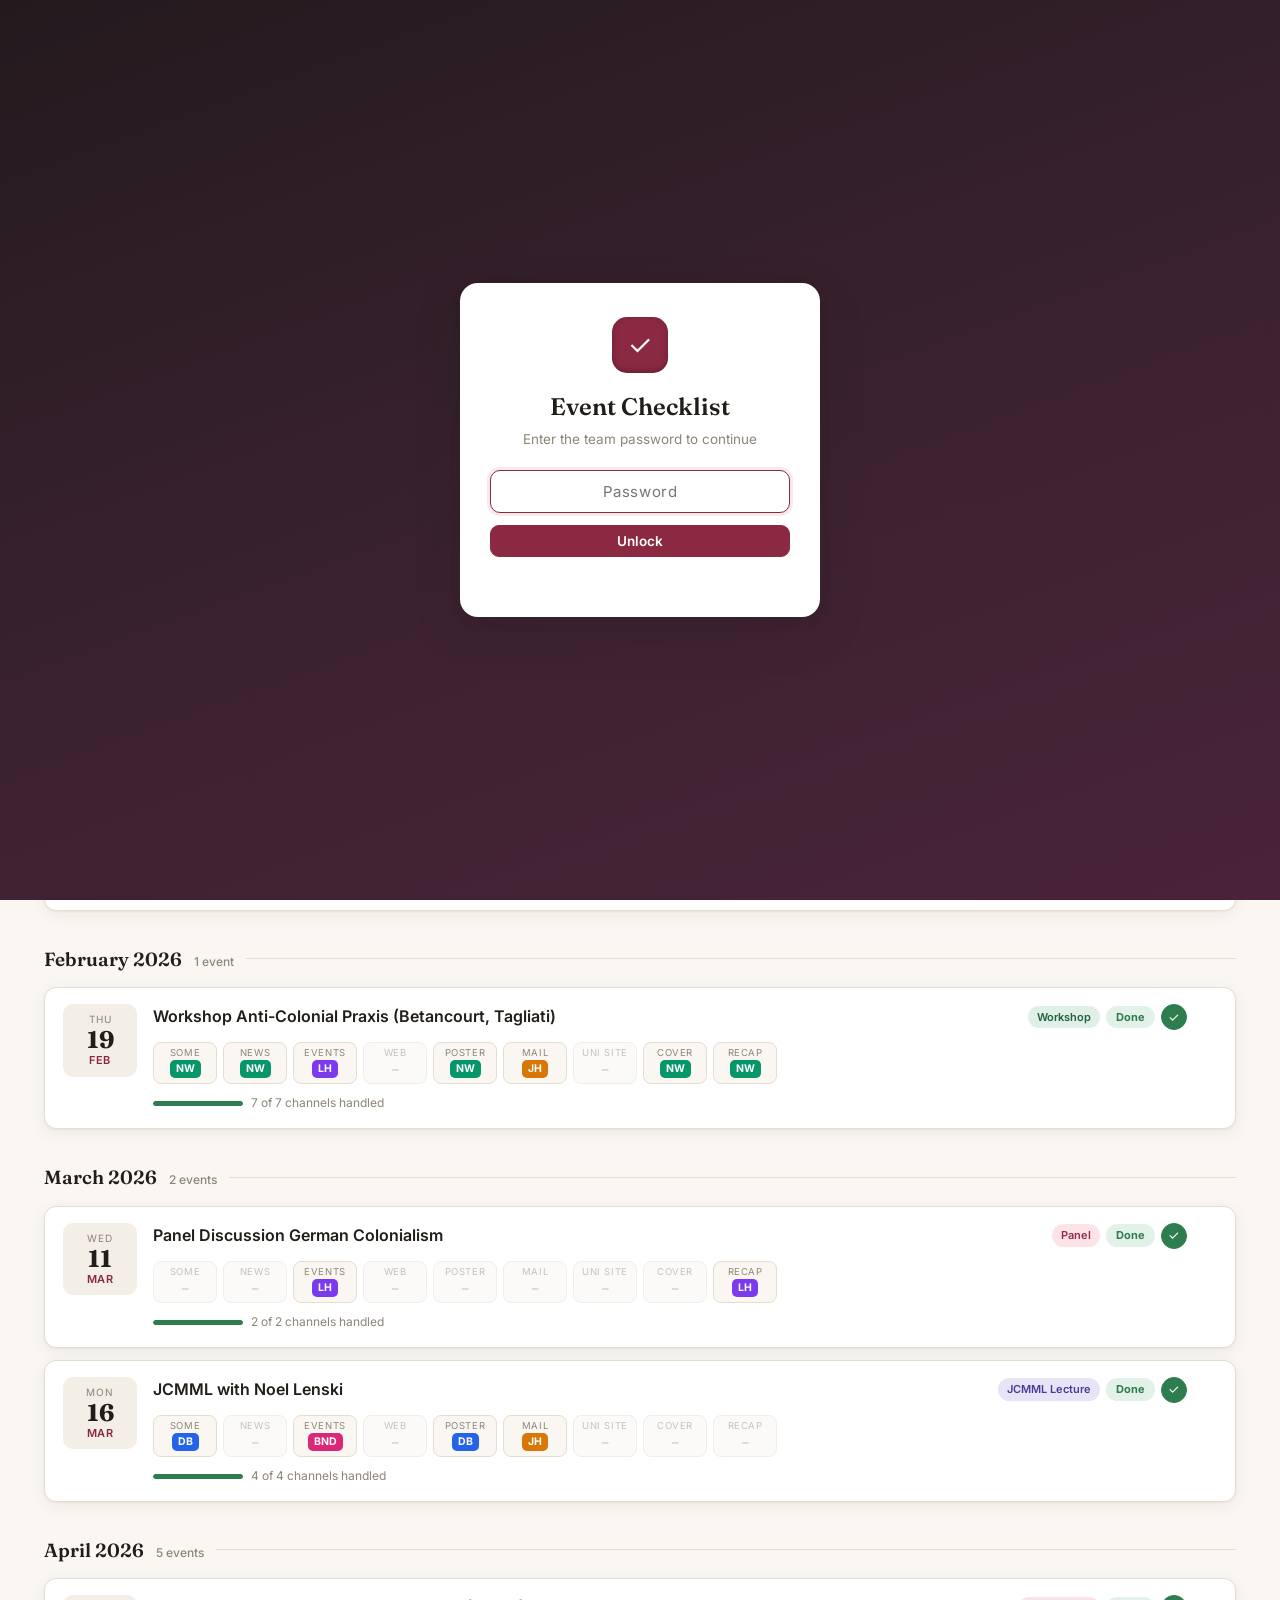
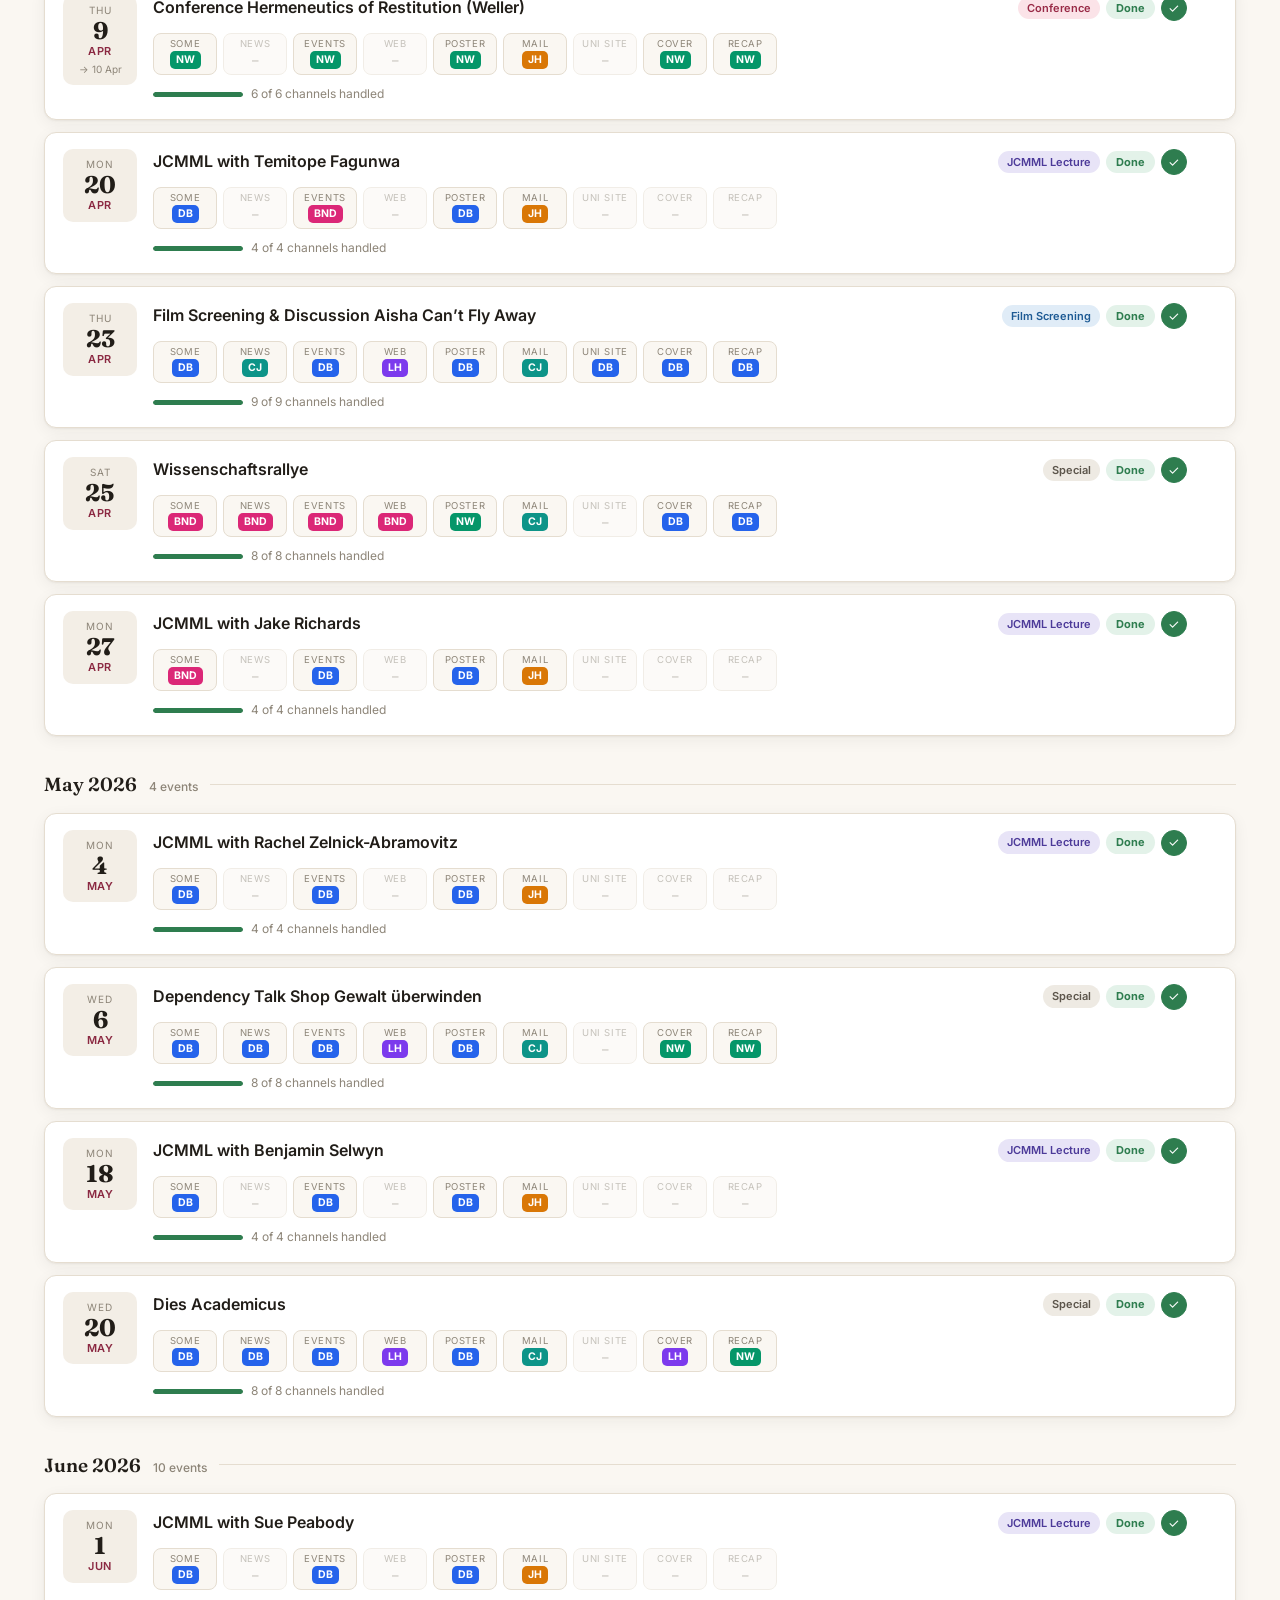
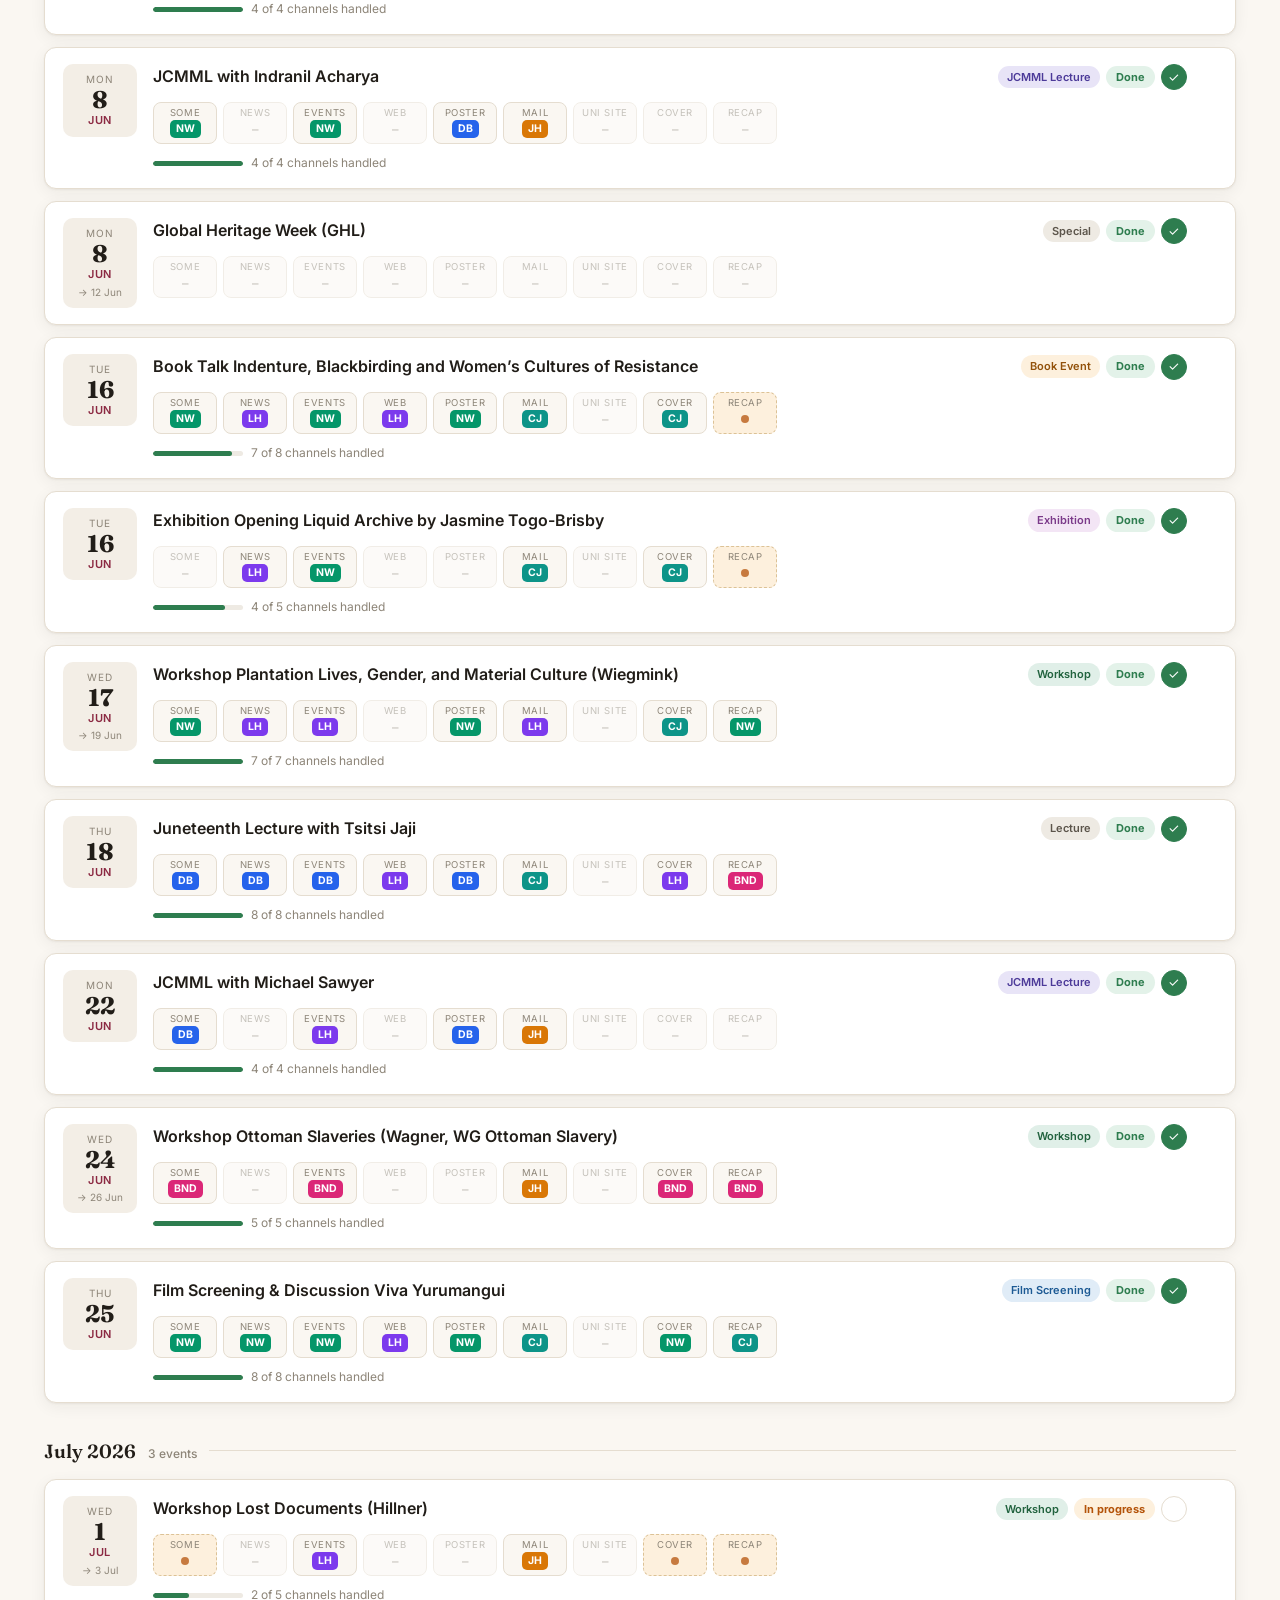
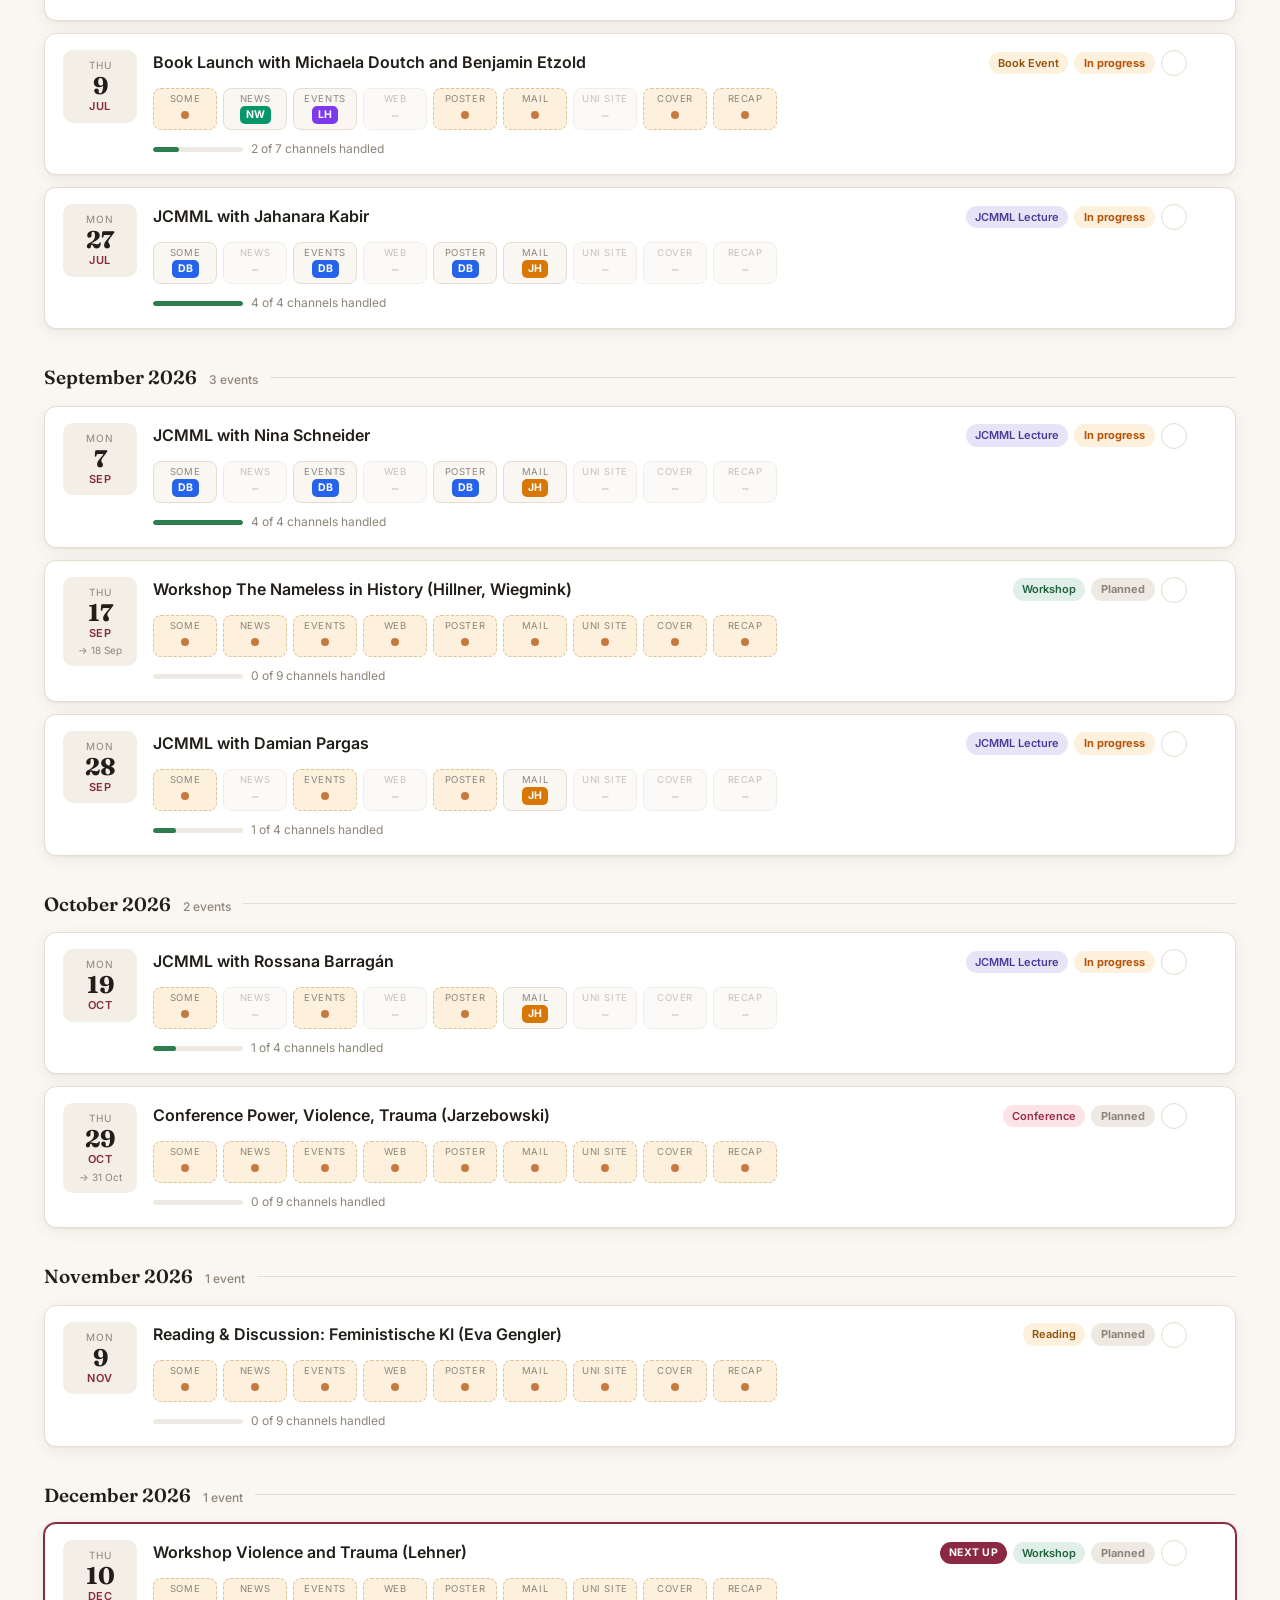
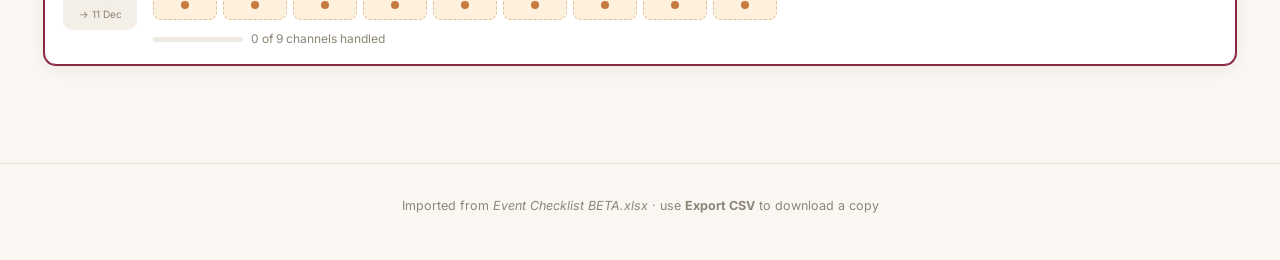
==== commit ab8c4157: "Code review fixes + enable team password - close lock-screen bypass: N-shortcut opened top-layer dia" ====
--- a/index.html
+++ b/index.html
@@ -9,7 +9,7 @@
 <link rel="preconnect" href="https://fonts.gstatic.com" crossorigin>
 <link href="https://fonts.googleapis.com/css2?family=Fraunces:opsz,wght@9..144,500;9..144,600;9..144,700&family=Inter:wght@400;500;600;700&display=swap" rel="stylesheet">
 <link rel="icon" href="data:image/svg+xml,<svg xmlns='http://www.w3.org/2000/svg' viewBox='0 0 100 100'><text y='.9em' font-size='90'>✓</text></svg>">
-<link rel="stylesheet" href="styles.css?v=4">
+<link rel="stylesheet" href="styles.css?v=5">
 </head>
 <body>
 
@@ -122,10 +122,10 @@
 <!-- floating quick-add button -->
 <button id="fabAdd" class="fab" title="Add event (press N)" aria-label="Add event">+</button>
 
-<script src="config.js?v=4"></script>
-<script src="auth.js?v=4"></script>
-<script src="data.js?v=4"></script>
-<script src="app.js?v=4"></script>
-<script type="module" src="sync.js?v=4"></script>
+<script src="config.js?v=5"></script>
+<script src="auth.js?v=5"></script>
+<script src="data.js?v=5"></script>
+<script src="app.js?v=5"></script>
+<script type="module" src="sync.js?v=5"></script>
 </body>
 </html>
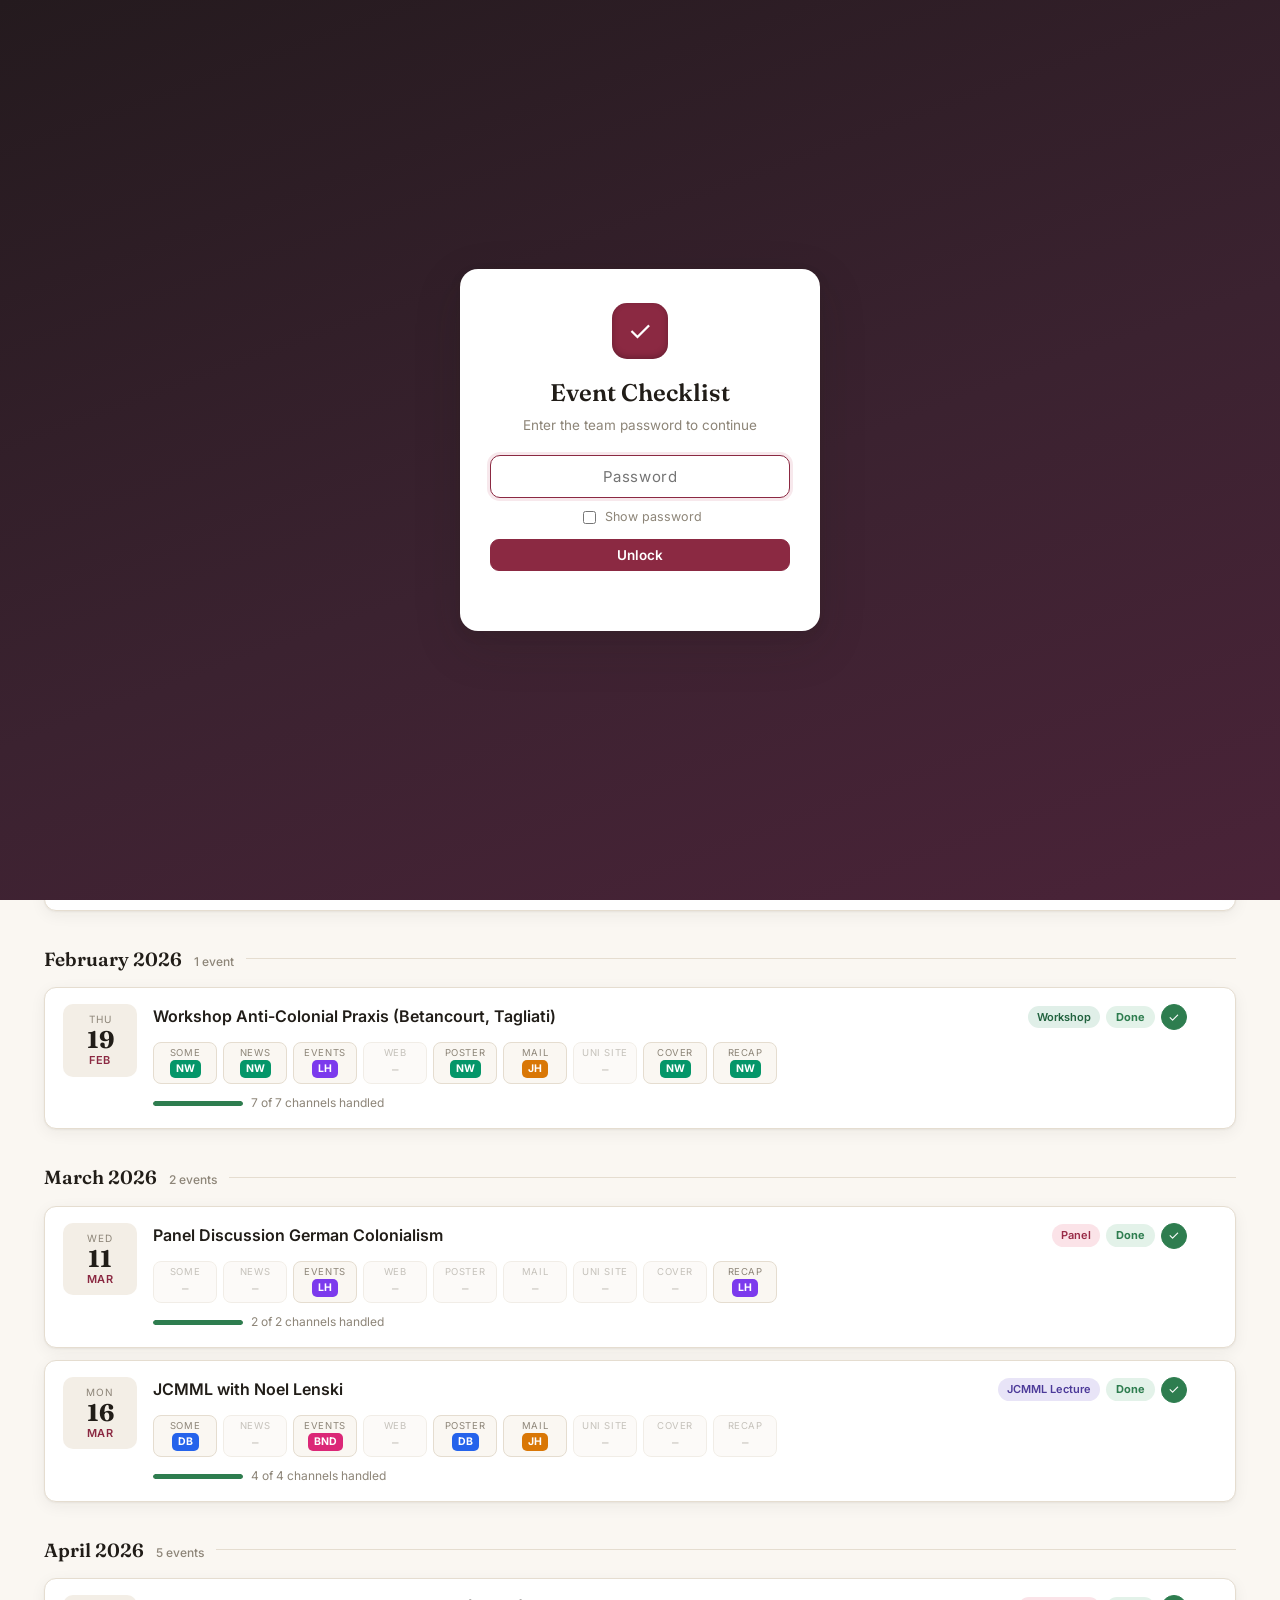
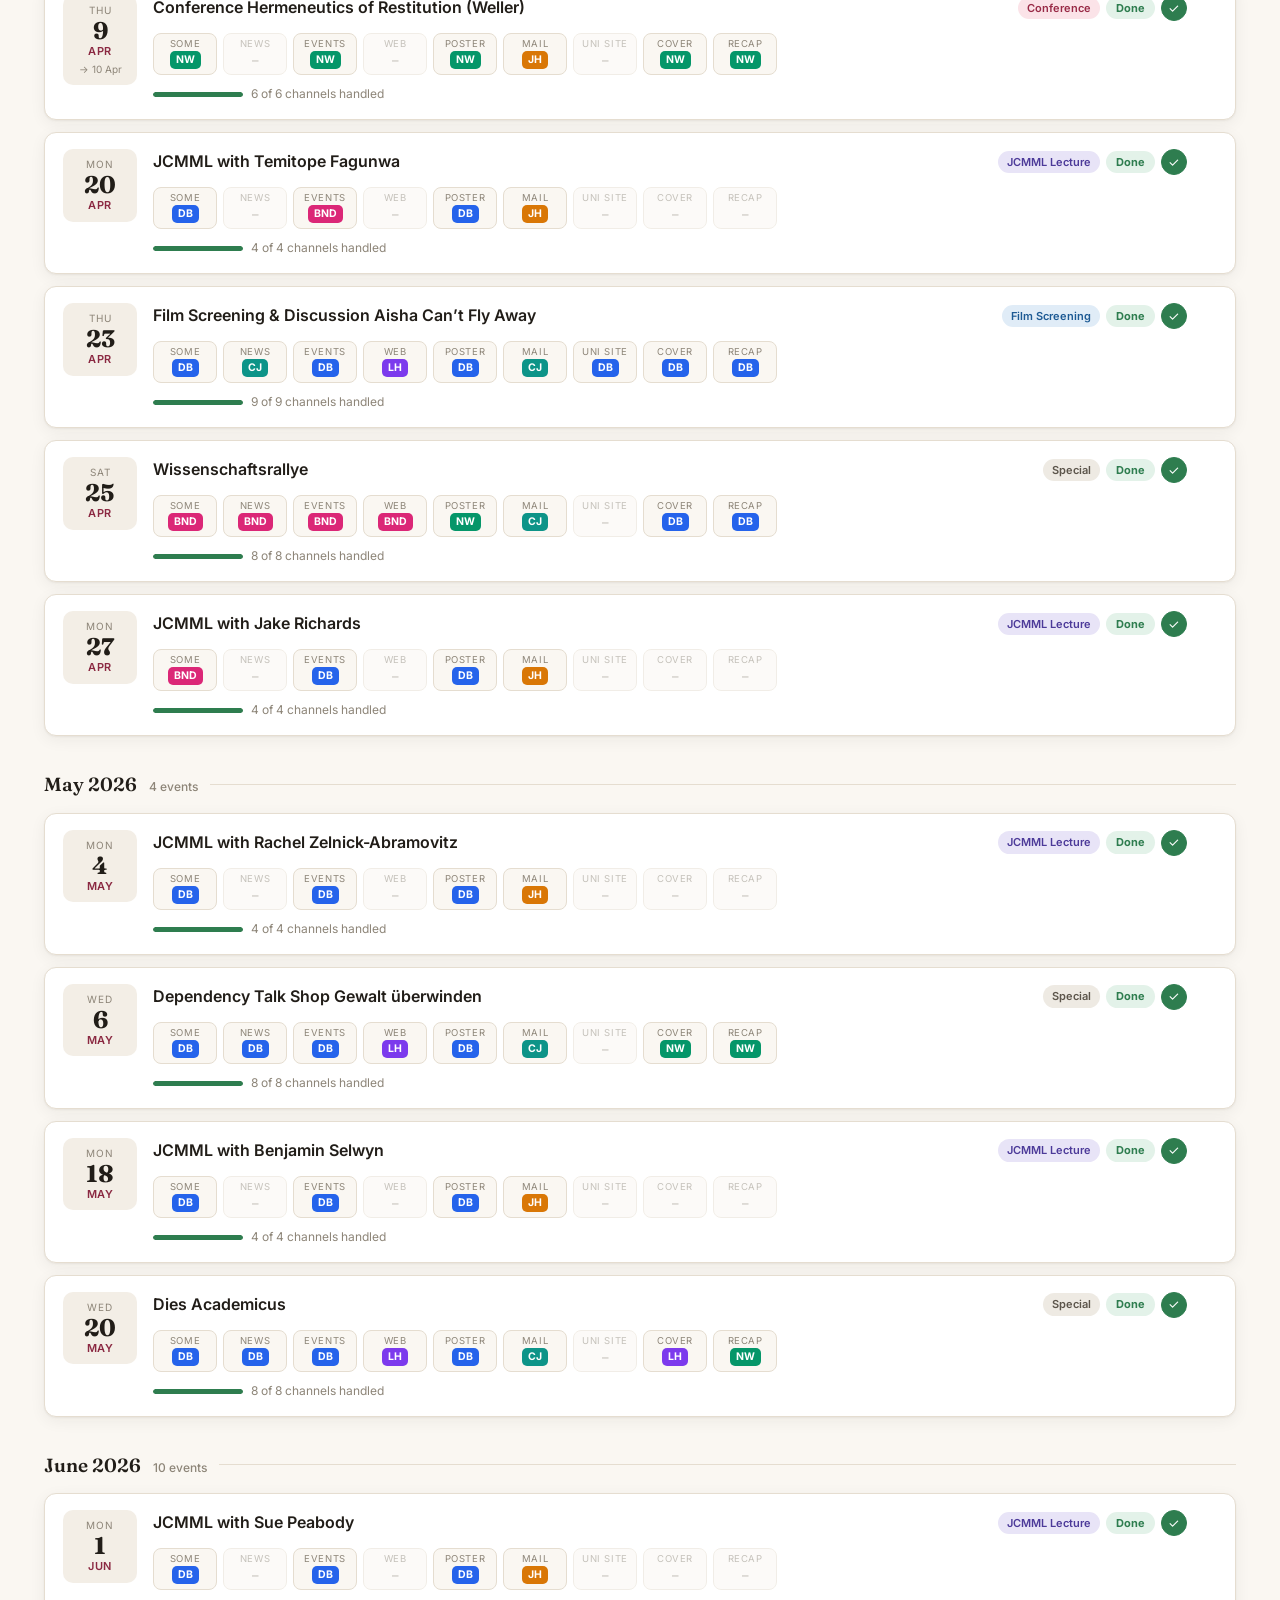
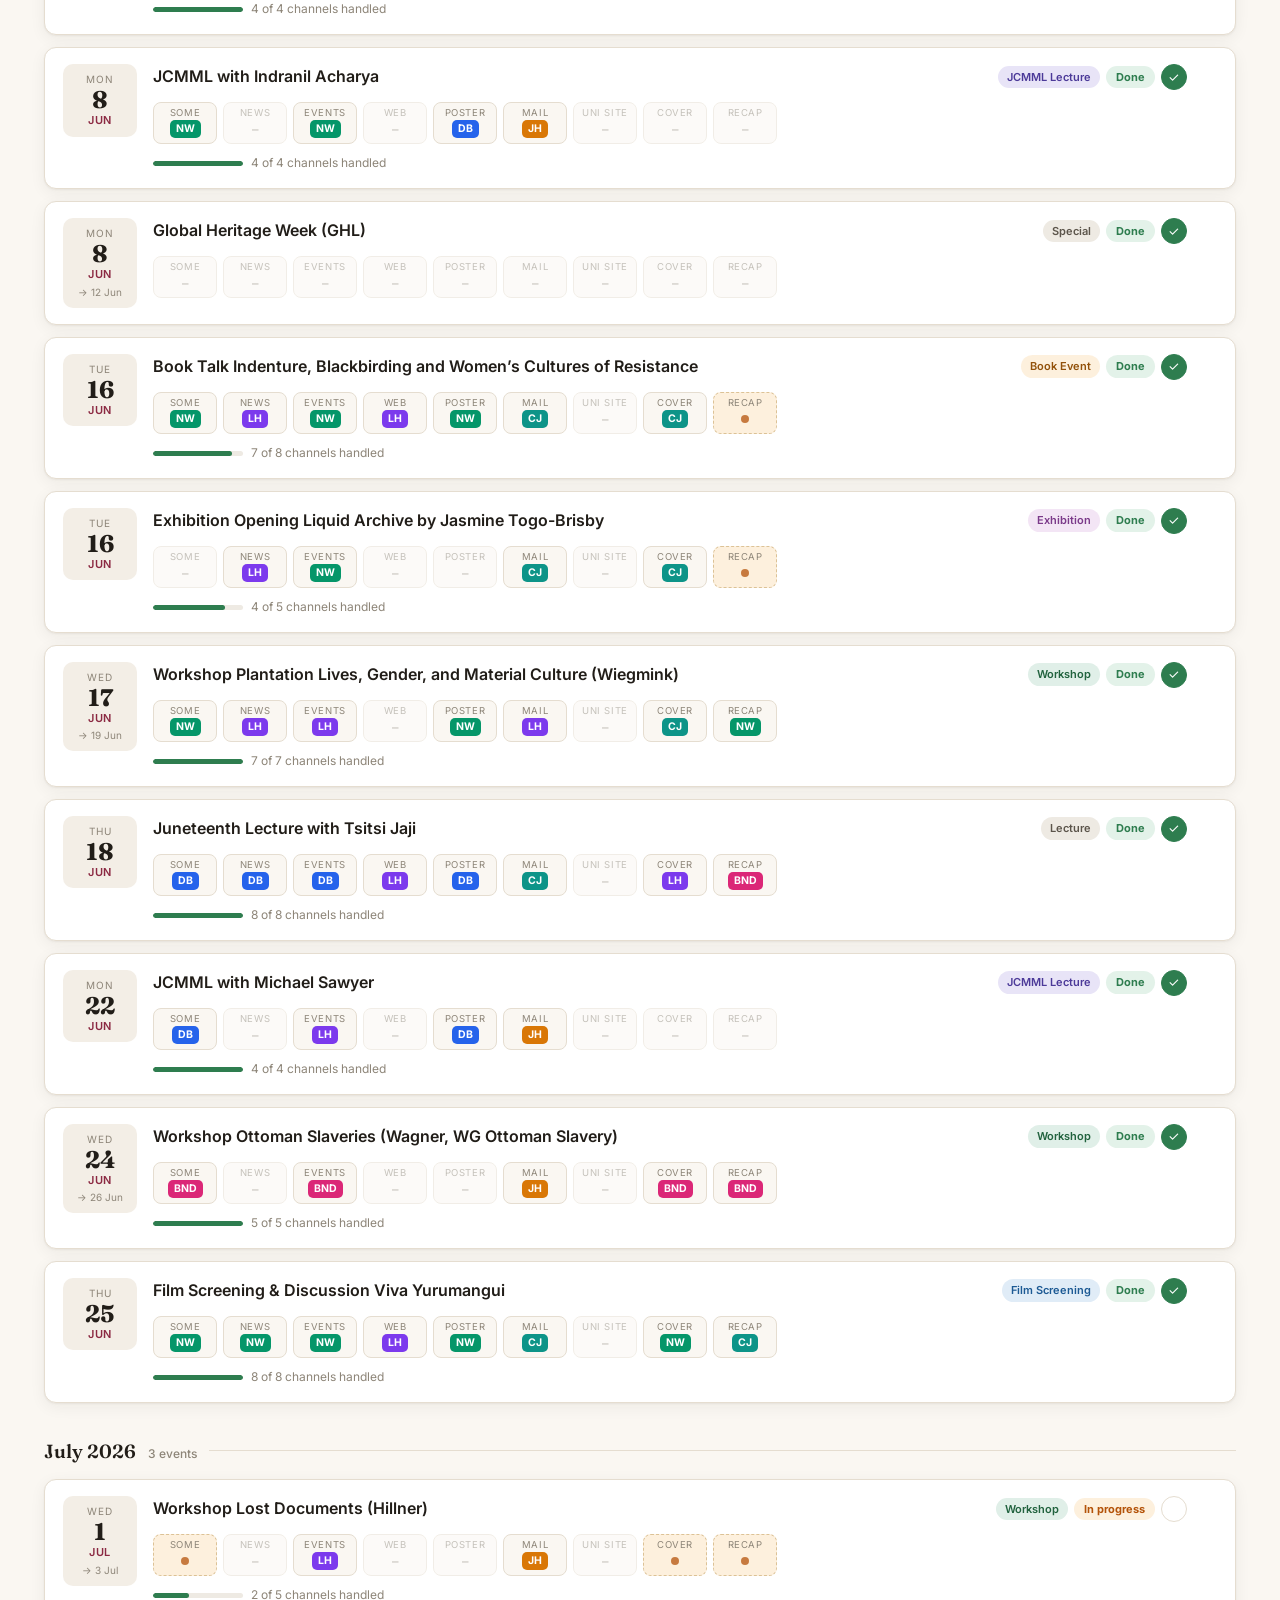
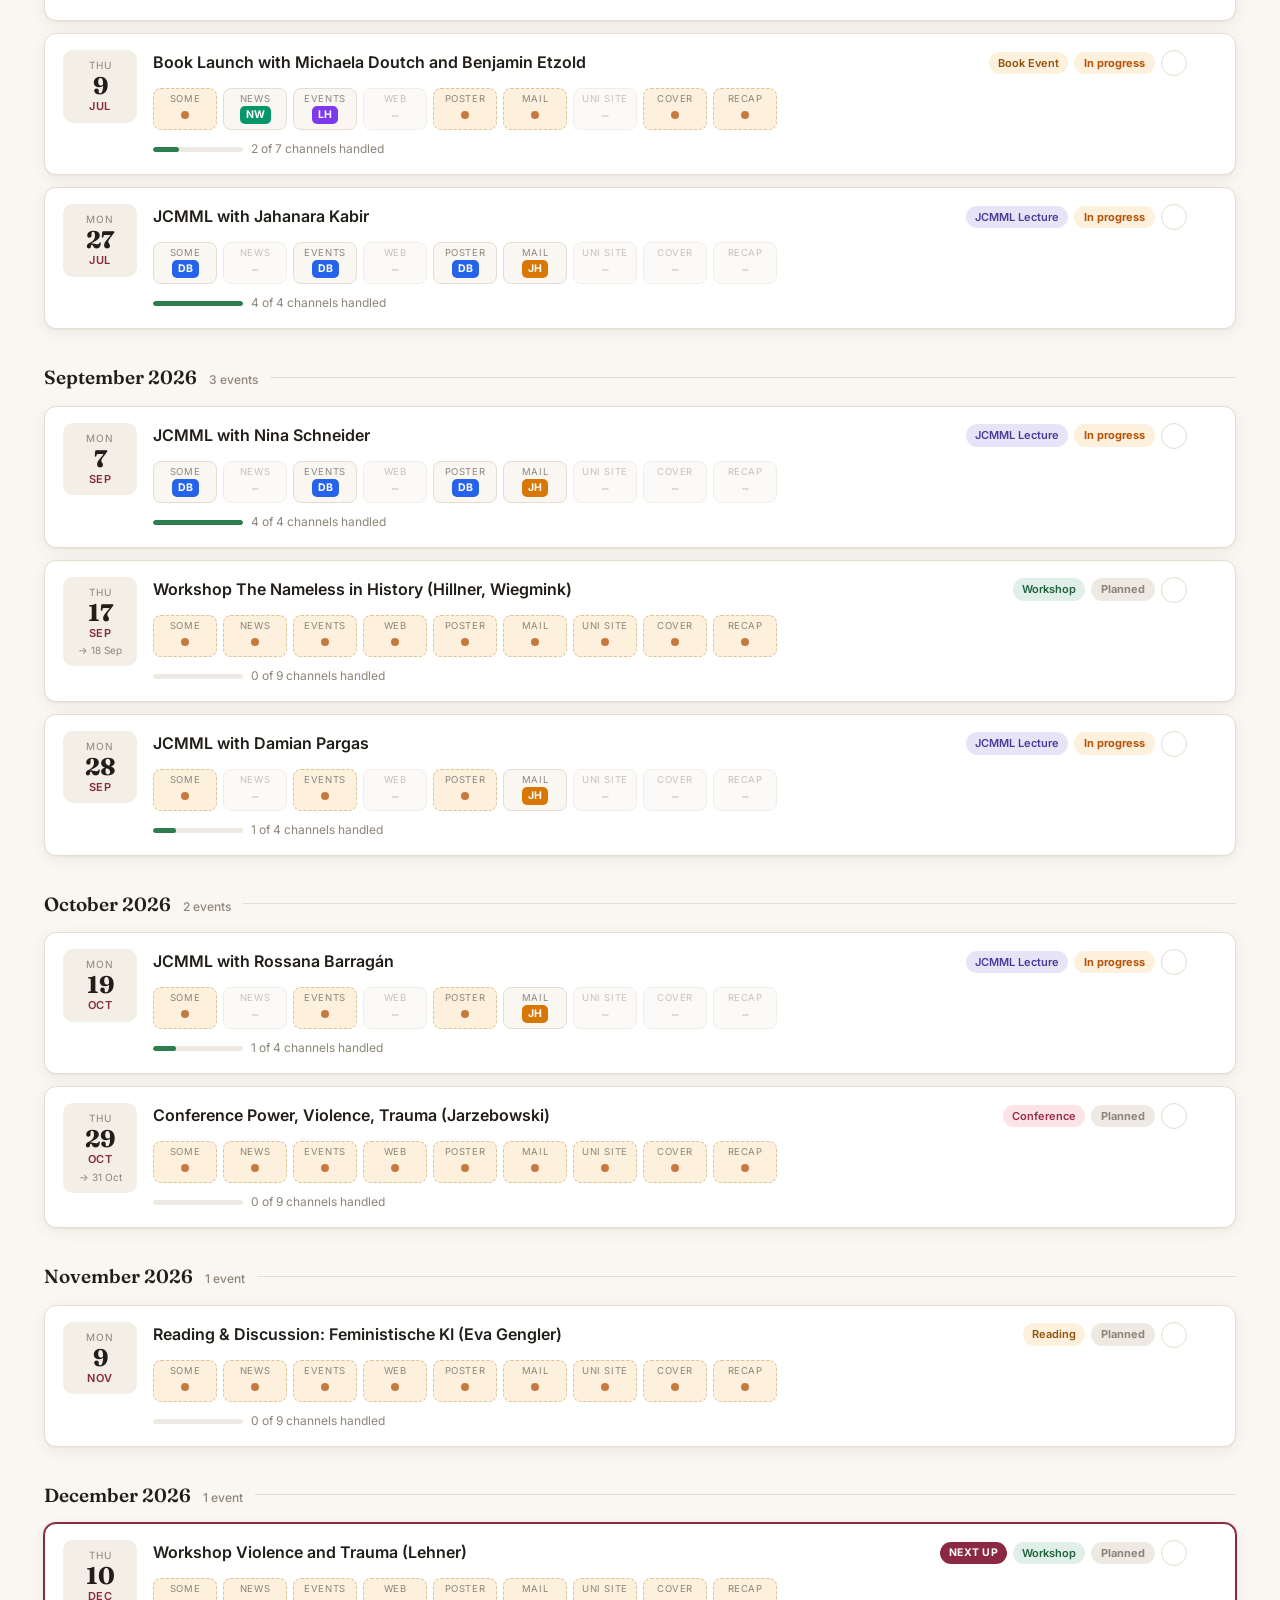
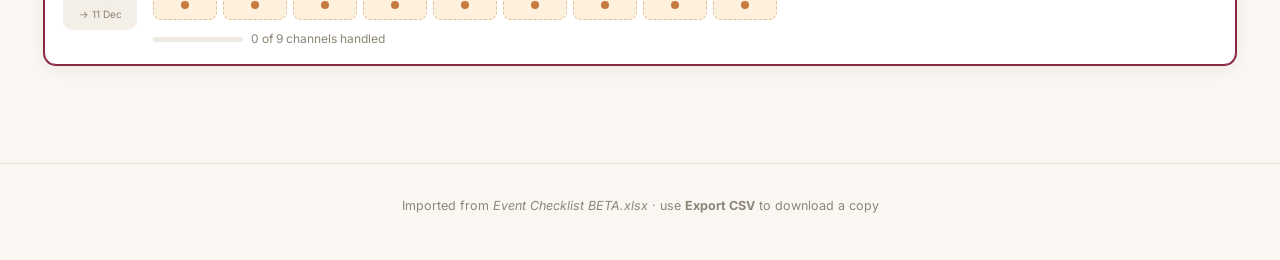
==== commit 0a1cb050: "Lock screen: visible feedback + explicit errors + show-password toggle - button shows 'Checking…' wh" ====
--- a/index.html
+++ b/index.html
@@ -9,7 +9,7 @@
 <link rel="preconnect" href="https://fonts.gstatic.com" crossorigin>
 <link href="https://fonts.googleapis.com/css2?family=Fraunces:opsz,wght@9..144,500;9..144,600;9..144,700&family=Inter:wght@400;500;600;700&display=swap" rel="stylesheet">
 <link rel="icon" href="data:image/svg+xml,<svg xmlns='http://www.w3.org/2000/svg' viewBox='0 0 100 100'><text y='.9em' font-size='90'>✓</text></svg>">
-<link rel="stylesheet" href="styles.css?v=5">
+<link rel="stylesheet" href="styles.css?v=6">
 </head>
 <body>
 
@@ -19,6 +19,7 @@
     <h1>Event Checklist</h1>
     <p class="lock-sub">Enter the team password to continue</p>
     <input type="password" id="lockPassword" placeholder="Password" autocomplete="current-password" aria-label="Team password">
+    <label class="lock-show"><input type="checkbox" id="lockShow"> Show password</label>
     <button type="submit" class="btn btn-primary lock-btn">Unlock</button>
     <p id="lockError" class="lock-error" role="alert" aria-live="polite"></p>
   </form>
@@ -122,10 +123,10 @@
 <!-- floating quick-add button -->
 <button id="fabAdd" class="fab" title="Add event (press N)" aria-label="Add event">+</button>
 
-<script src="config.js?v=5"></script>
-<script src="auth.js?v=5"></script>
-<script src="data.js?v=5"></script>
-<script src="app.js?v=5"></script>
-<script type="module" src="sync.js?v=5"></script>
+<script src="config.js?v=6"></script>
+<script src="auth.js?v=6"></script>
+<script src="data.js?v=6"></script>
+<script src="app.js?v=6"></script>
+<script type="module" src="sync.js?v=6"></script>
 </body>
 </html>
--- a/styles.css
+++ b/styles.css
@@ -84,6 +84,15 @@
   border-color: var(--accent);
   box-shadow: 0 0 0 3px var(--accent-soft);
 }
+.lock-show {
+  display: flex; align-items: center; justify-content: center; gap: 6px;
+  margin-top: 10px;
+  font-size: 12.5px;
+  color: var(--ink-3);
+  cursor: pointer;
+  user-select: none;
+}
+.lock-show input { accent-color: var(--accent); }
 .lock-btn { width: 100%; margin-top: 12px; padding: 11px; font-size: 15px; }
 .lock-error { min-height: 18px; margin: 12px 0 0; font-size: 13px; font-weight: 600; color: var(--accent); }
 
